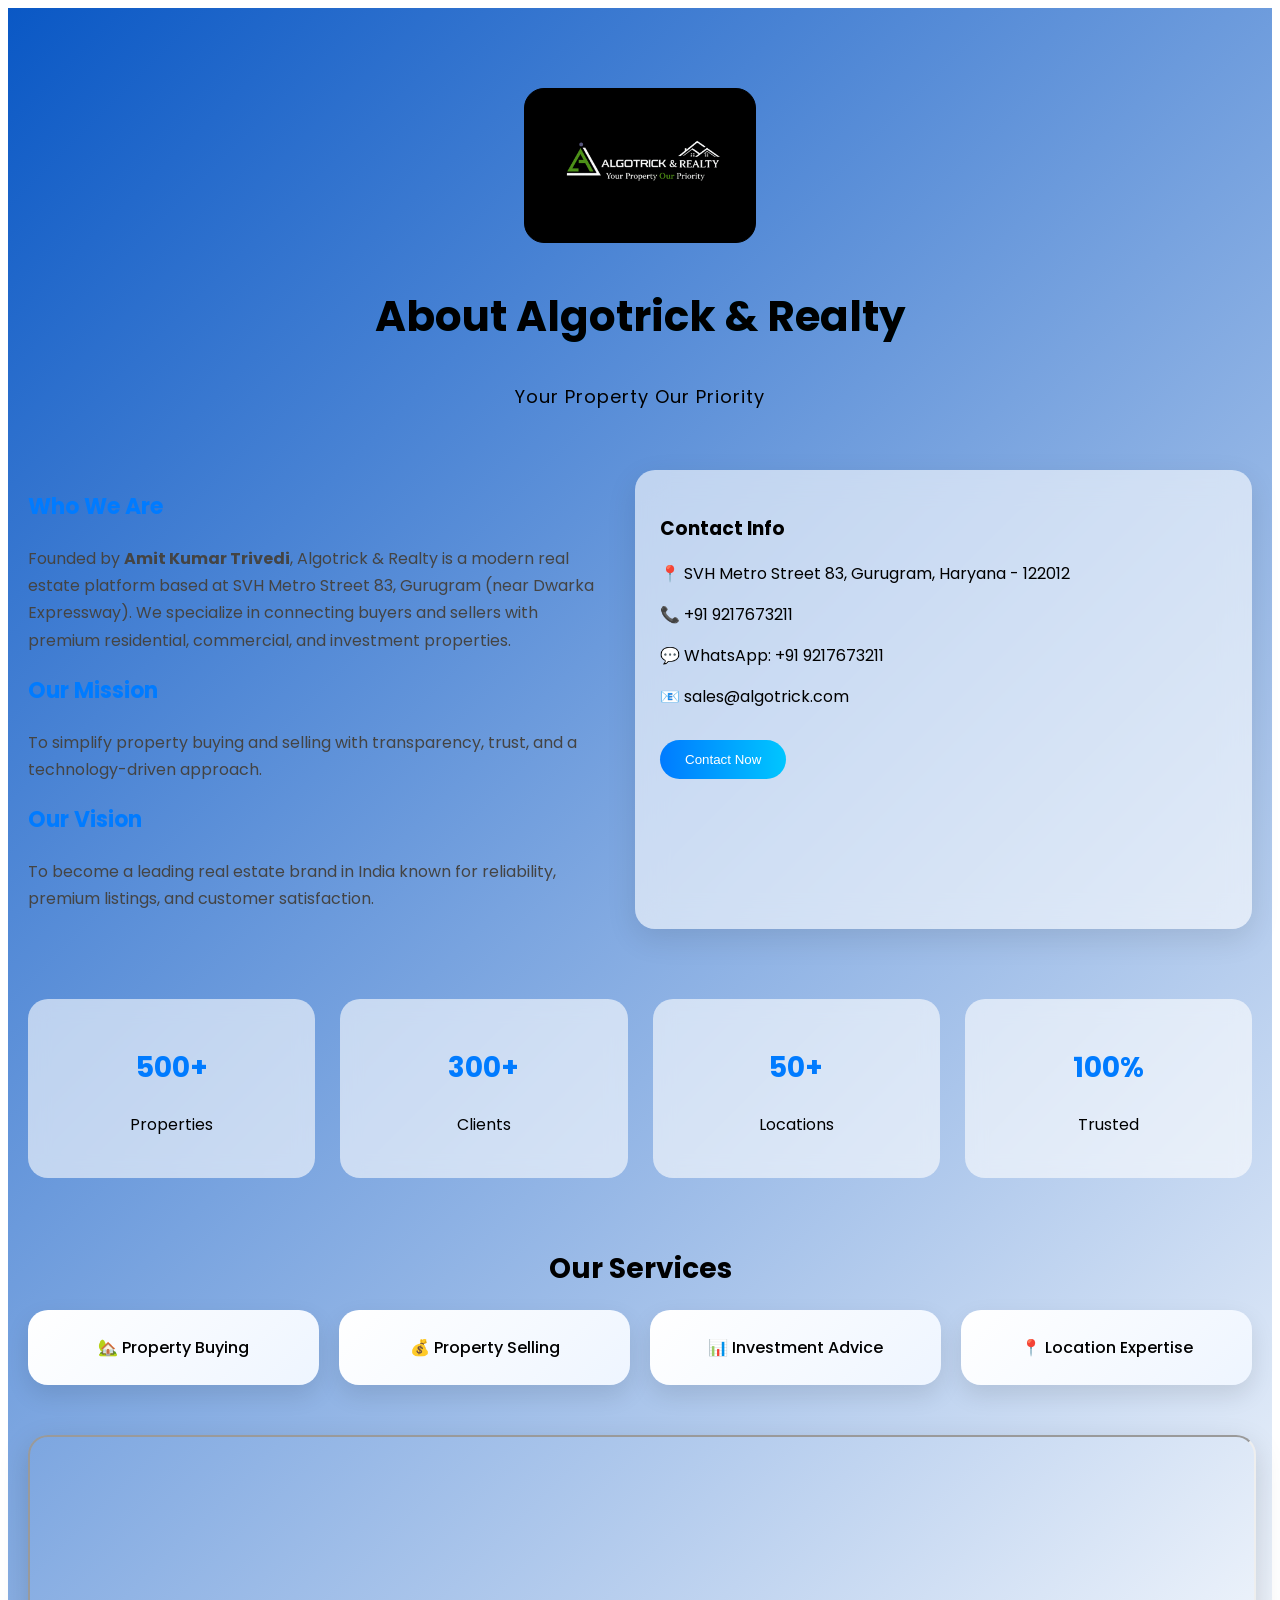
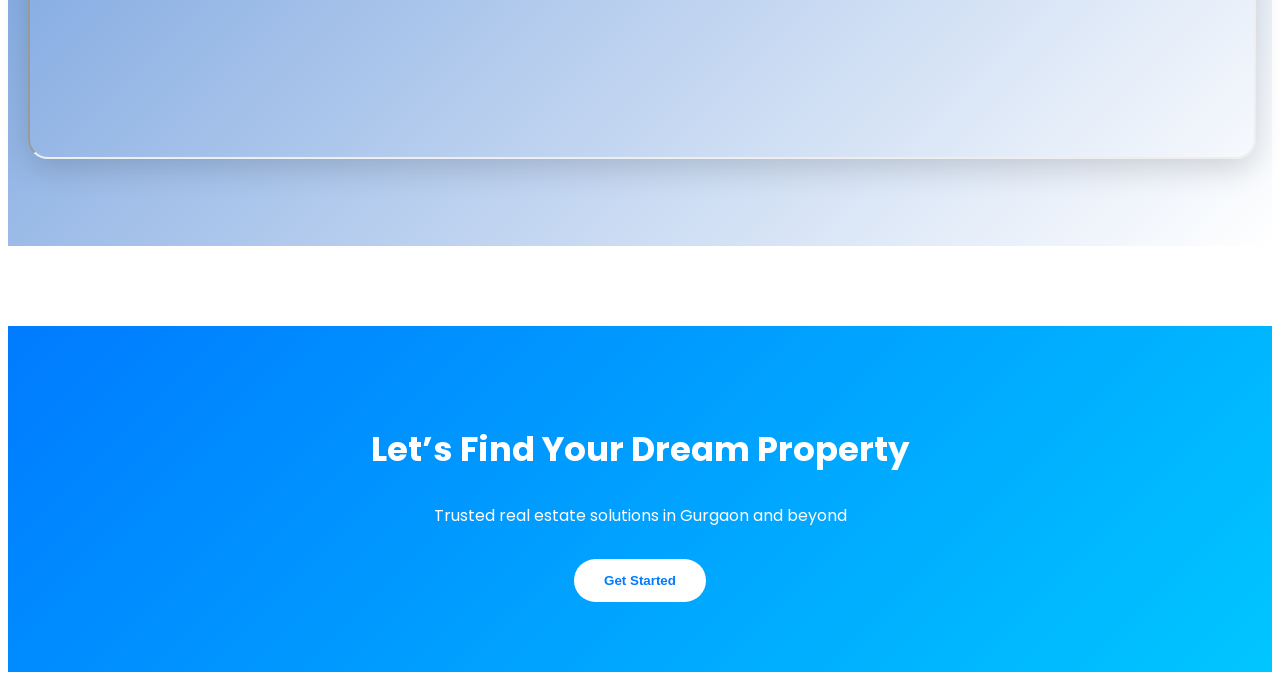
==== property/real-estate/About/index.html @ c0b810a5 "updated all" ====
<!DOCTYPE html>
<html lang="en">
<head>
    <meta charset="UTF-8">
    <meta name="viewport" content="width=device-width, initial-scale=1.0">
    <title>Document</title>
    <link rel="stylesheet" href="style.css">
    <link href="https://fonts.googleapis.com/css2?family=Poppins:wght@300;400;600;700&display=swap" rel="stylesheet">
</head>
<body>
    <section class="about-section">

  <!-- HEADER -->
  <div class="about-header">
    <img src="Algotrick & Realty l.png" class="about-logo">
    <h2>About Algotrick & Realty</h2>
    <p class="tagline">Your Property Our Priority</p>
  </div>

  <!-- MAIN GRID -->
  <div class="about-grid">

    <!-- LEFT CONTENT -->
    <div class="about-left">
      <h3>Who We Are</h3>
      <p>
        Founded by <strong>Amit Kumar Trivedi</strong>, Algotrick & Realty is a 
        modern real estate platform based at SVH Metro Street 83, Gurugram 
        (near Dwarka Expressway). We specialize in connecting buyers and sellers 
        with premium residential, commercial, and investment properties.
      </p>

      <h3>Our Mission</h3>
      <p>
        To simplify property buying and selling with transparency, trust, and 
        a technology-driven approach.
      </p>

      <h3>Our Vision</h3>
      <p>
        To become a leading real estate brand in India known for reliability, 
        premium listings, and customer satisfaction.
      </p>
    </div>

    <!-- RIGHT CONTACT -->
    <div class="about-right">
      <h3>Contact Info</h3>
      <p>📍 SVH Metro Street 83, Gurugram, Haryana - 122012</p>
      <p>📞 +91 9217673211</p>
      <p>💬 WhatsApp: +91 9217673211</p>
      <p>📧 sales@algotrick.com</p>

      <button onclick="contactNow()" class="about-btn">Contact Now</button>
    </div>

  </div>

  <!-- STATS -->
  <div class="about-stats">
    <div class="stat">
      <h2>500+</h2>
      <p>Properties</p>
    </div>
    <div class="stat">
      <h2>300+</h2>
      <p>Clients</p>
    </div>
    <div class="stat">
      <h2>50+</h2>
      <p>Locations</p>
    </div>
    <div class="stat">
      <h2>100%</h2>
      <p>Trusted</p>
    </div>
  </div>

  <!-- SERVICES -->
  <div class="about-services">
    <h3>Our Services</h3>

    <div class="services-grid">
      <div class="service-box">🏡 Property Buying</div>
      <div class="service-box">💰 Property Selling</div>
      <div class="service-box">📊 Investment Advice</div>
      <div class="service-box">📍 Location Expertise</div>
    </div>
  </div>

  <!-- MAP -->
  <div class="about-map">
    <iframe 
      src="https://maps.google.com/maps?q=svh%20metro%20street%2083%20gurugram&t=&z=13&ie=UTF8&iwloc=&output=embed"
      loading="lazy">
    </iframe>
  </div>

</section>

<!-- CTA FOOTER -->
<section class="about-footer">
  <h2>Let’s Find Your Dream Property</h2>
  <p>Trusted real estate solutions in Gurgaon and beyond</p>
  <button onclick="contactNow()">Get Started</button>
</section>

<script src="script.js"></script>
</body>
</html>
---- property/real-estate/About/style.css ----
body {
  font-family: 'Poppins', sans-serif;
}

/* SECTION */
.about-section {
  padding: 80px 20px;
  background: linear-gradient(135deg, #0a58c5, #ffffff);
}

/* HEADER */
.about-header {
  text-align: center;
  margin-bottom: 60px;
}

.about-logo {
  width: 230px;
  /* filter: hue-rotate(180deg) saturate(2); */
  transition: 0.3s;
  border: 1px solid black;
  border-radius: 20px;
  background: black;
}

.about-logo:hover {
  transform: scale(1.05);
}

.about-header h2 {
  font-size: 42px;
  font-weight: 700;
  background: linear-gradient(90deg, #007bff, #00c6ff);
  -webkit-background-clip: text;
  -webkit-text-fill-color: black;

}

.tagline {
  font-size: 18px;
  color: black;
  letter-spacing: 1px;
}

/* GRID */
.about-grid {
  display: flex;
  gap: 40px;
  flex-wrap: wrap;
}

.about-left {
  flex: 1;
}

.about-left h3 {
  font-size: 22px;
  margin-top: 20px;
  color: #007bff;
}

.about-left p {
  line-height: 1.7;
  color: #444;
}

/* RIGHT CARD */
.about-right {
  flex: 1;
  padding: 25px;
  border-radius: 20px;
  background: rgba(255,255,255,0.6);
  backdrop-filter: blur(15px);
  box-shadow: 0 10px 30px rgba(0,0,0,0.1);
  transition: 0.3s;
}

.about-right:hover {
  transform: translateY(-8px);
}

.about-btn {
  margin-top: 15px;
  padding: 12px 25px;
  background: linear-gradient(90deg, #007bff, #00c6ff);
  color: white;
  border: none;
  border-radius: 25px;
  cursor: pointer;
  transition: 0.3s;
}

.about-btn:hover {
  transform: scale(1.05);
}

/* STATS */
.about-stats {
  margin-top: 70px;
  display: grid;
  grid-template-columns: repeat(auto-fit, minmax(180px, 1fr));
  gap: 25px;
}

.stat {
  text-align: center;
  padding: 25px;
  border-radius: 20px;
  background: rgba(255,255,255,0.6);
  backdrop-filter: blur(10px);
  transition: 0.3s;
}

.stat:hover {
  transform: translateY(-10px);
}

.stat h2 {
  font-size: 28px;
  color: #007bff;
}

/* SERVICES */
.about-services {
  margin-top: 70px;
  text-align: center;
}

.about-services h3 {
  font-size: 28px;
  margin-bottom: 20px;
}

.services-grid {
  display: grid;
  gap: 20px;
  grid-template-columns: repeat(auto-fit, minmax(220px, 1fr));
}

.service-box {
  padding: 25px;
  border-radius: 20px;
  background: linear-gradient(135deg, #ffffff, #eef5ff);
  box-shadow: 0 10px 25px rgba(0,0,0,0.1);
  transition: 0.3s;
  font-weight: 500;
}

.service-box:hover {
  transform: translateY(-10px) scale(1.02);
}

/* MAP */
.about-map iframe {
  width: 100%;
  height: 320px;
  margin-top: 50px;
  border-radius: 20px;
  box-shadow: 0 10px 30px rgba(0,0,0,0.15);
}

/* FOOTER */
.about-footer {
  margin-top: 80px;
  padding: 70px 20px;
  text-align: center;
  background: linear-gradient(135deg, #007bff, #00c6ff);
  color: white;
}

.about-footer h2 {
  font-size: 34px;
}

.about-footer button {
  margin-top: 15px;
  padding: 14px 30px;
  border-radius: 30px;
  border: none;
  background: white;
  color: #007bff;
  font-weight: bold;
  cursor: pointer;
  transition: 0.3s;
}

.about-footer button:hover {
  transform: scale(1.05);
}



/* MOBILE (max-width: 768px) */
@media (max-width: 768px) {

  h1, h2 {
    font-size: 24px !important;
  }

  p {
    font-size: 14px;
  }

  .about-grid,
  .about-content,
  .sell-form,
  .filters {
    flex-direction: column !important;
  }

  .property-container,
  .extra-container {
    grid-template-columns: 1fr !important;
  }

  .card img {
    height: 180px;
  }

  .buy-logo,
  .about-logo,
  .sell-logo {
    width: 160px;
  }

  .about-header h2 {
    font-size: 26px;
  }

  .about-footer h2 {
    font-size: 24px;
  }
}

/* SMALL MOBILE */
@media (max-width: 480px) {

  .buy-section,
  .about-section,
  .sell-section {
    padding: 40px 15px;
  }

  .card-content {
    padding: 10px;
  }

  .buy-btn,
  .contact-btn {
    padding: 10px 15px;
    font-size: 14px;
  }
}
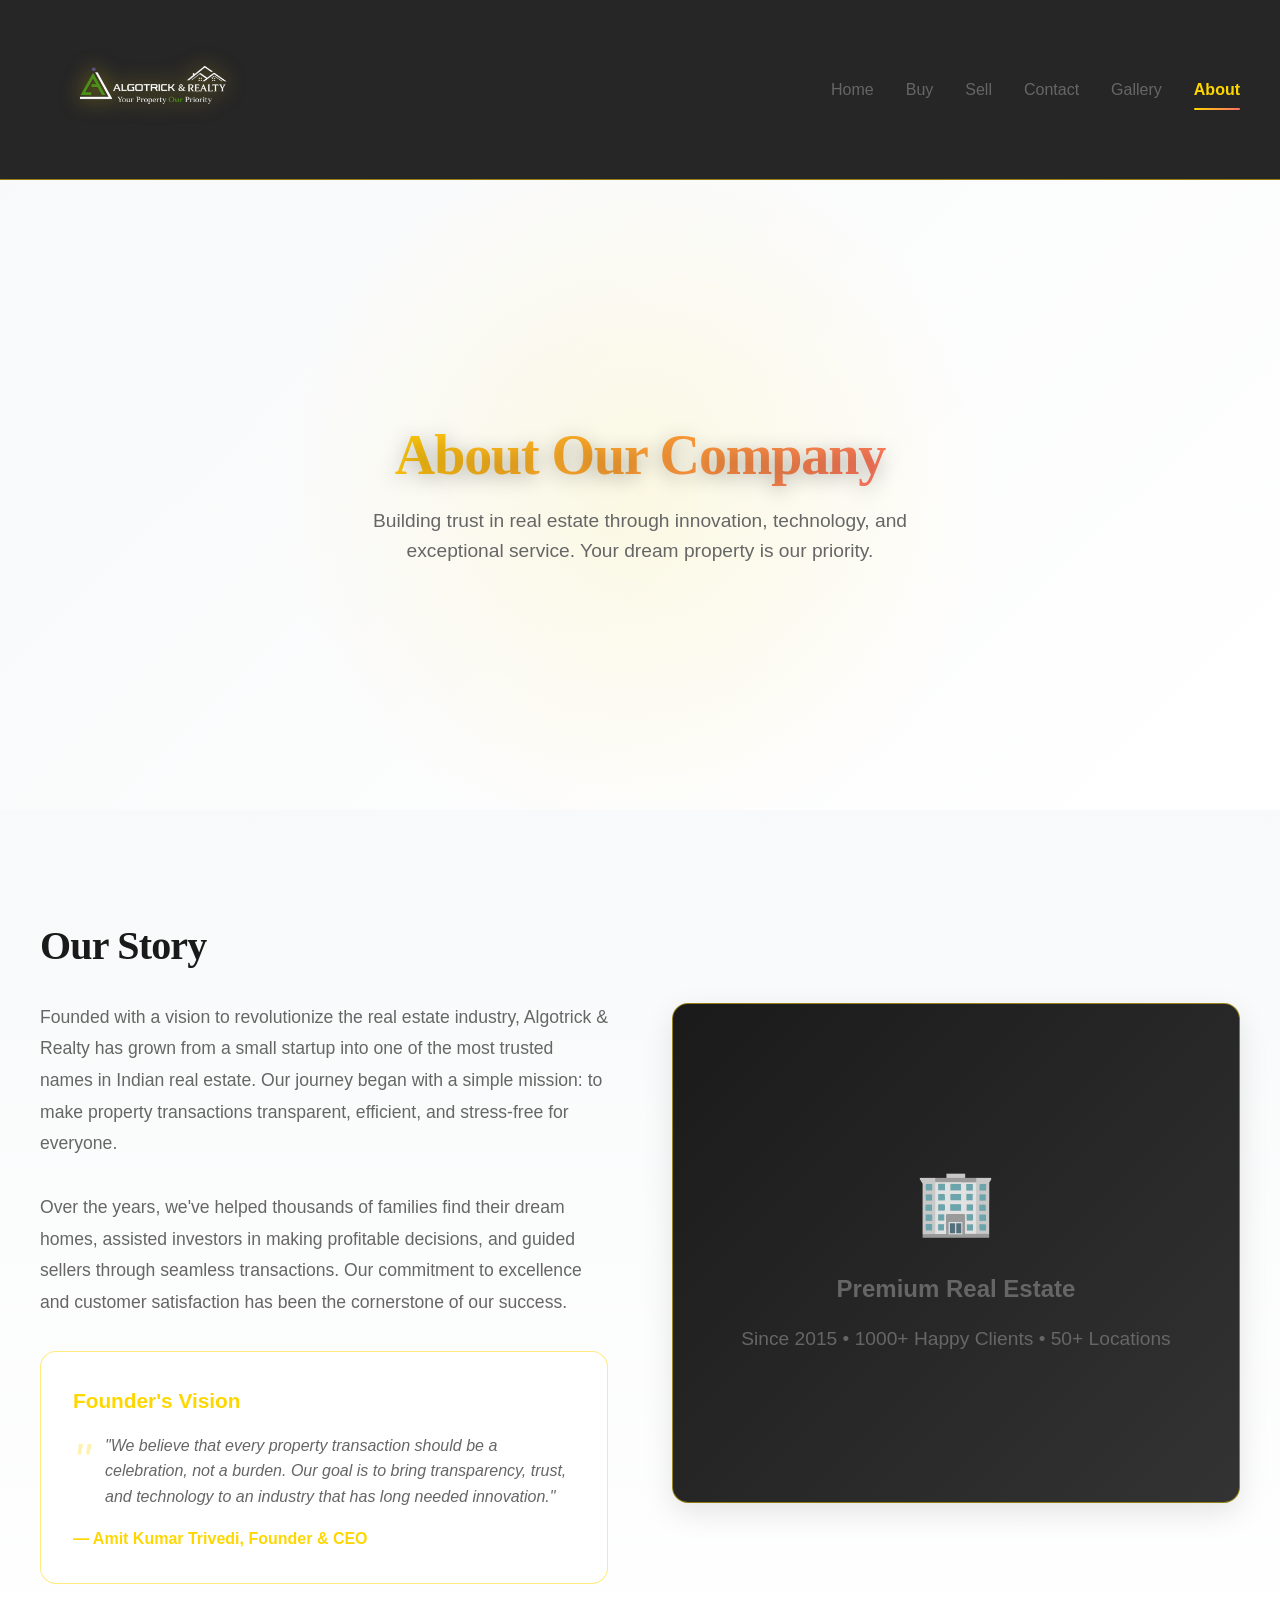
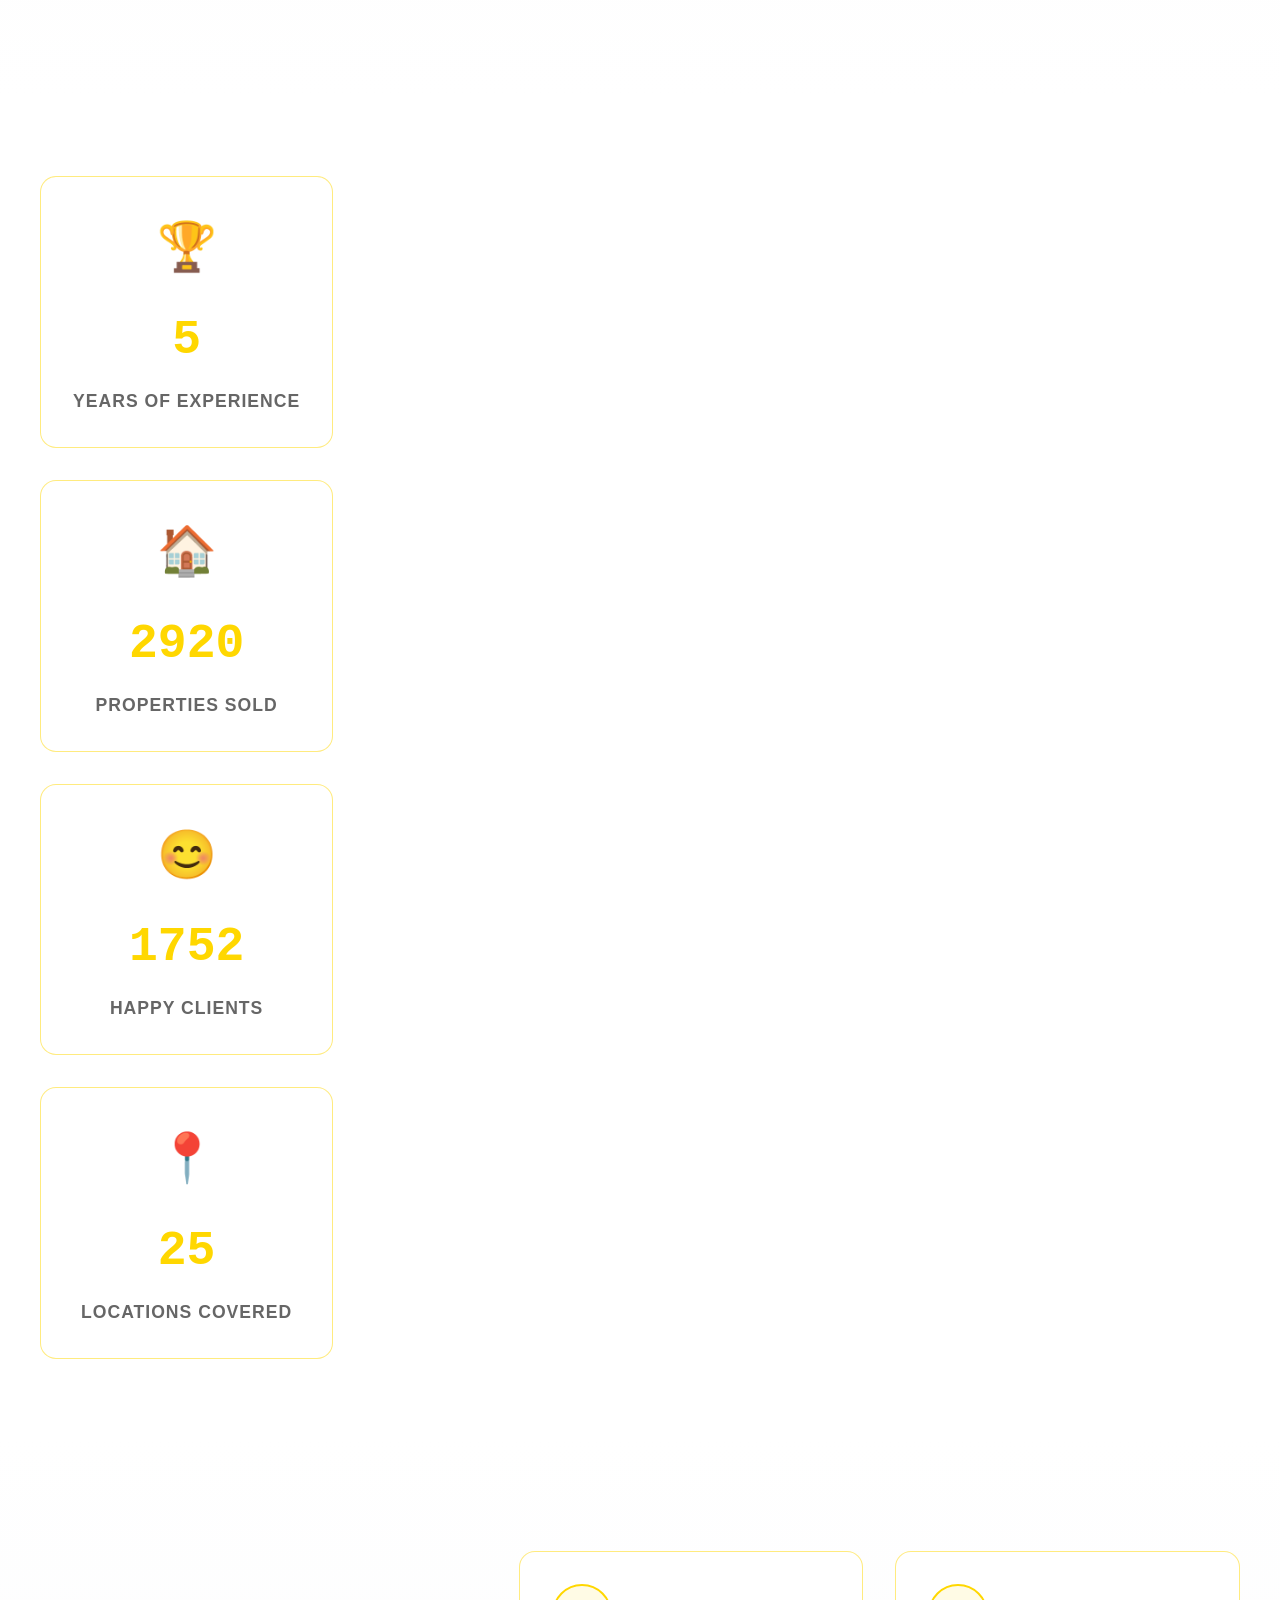
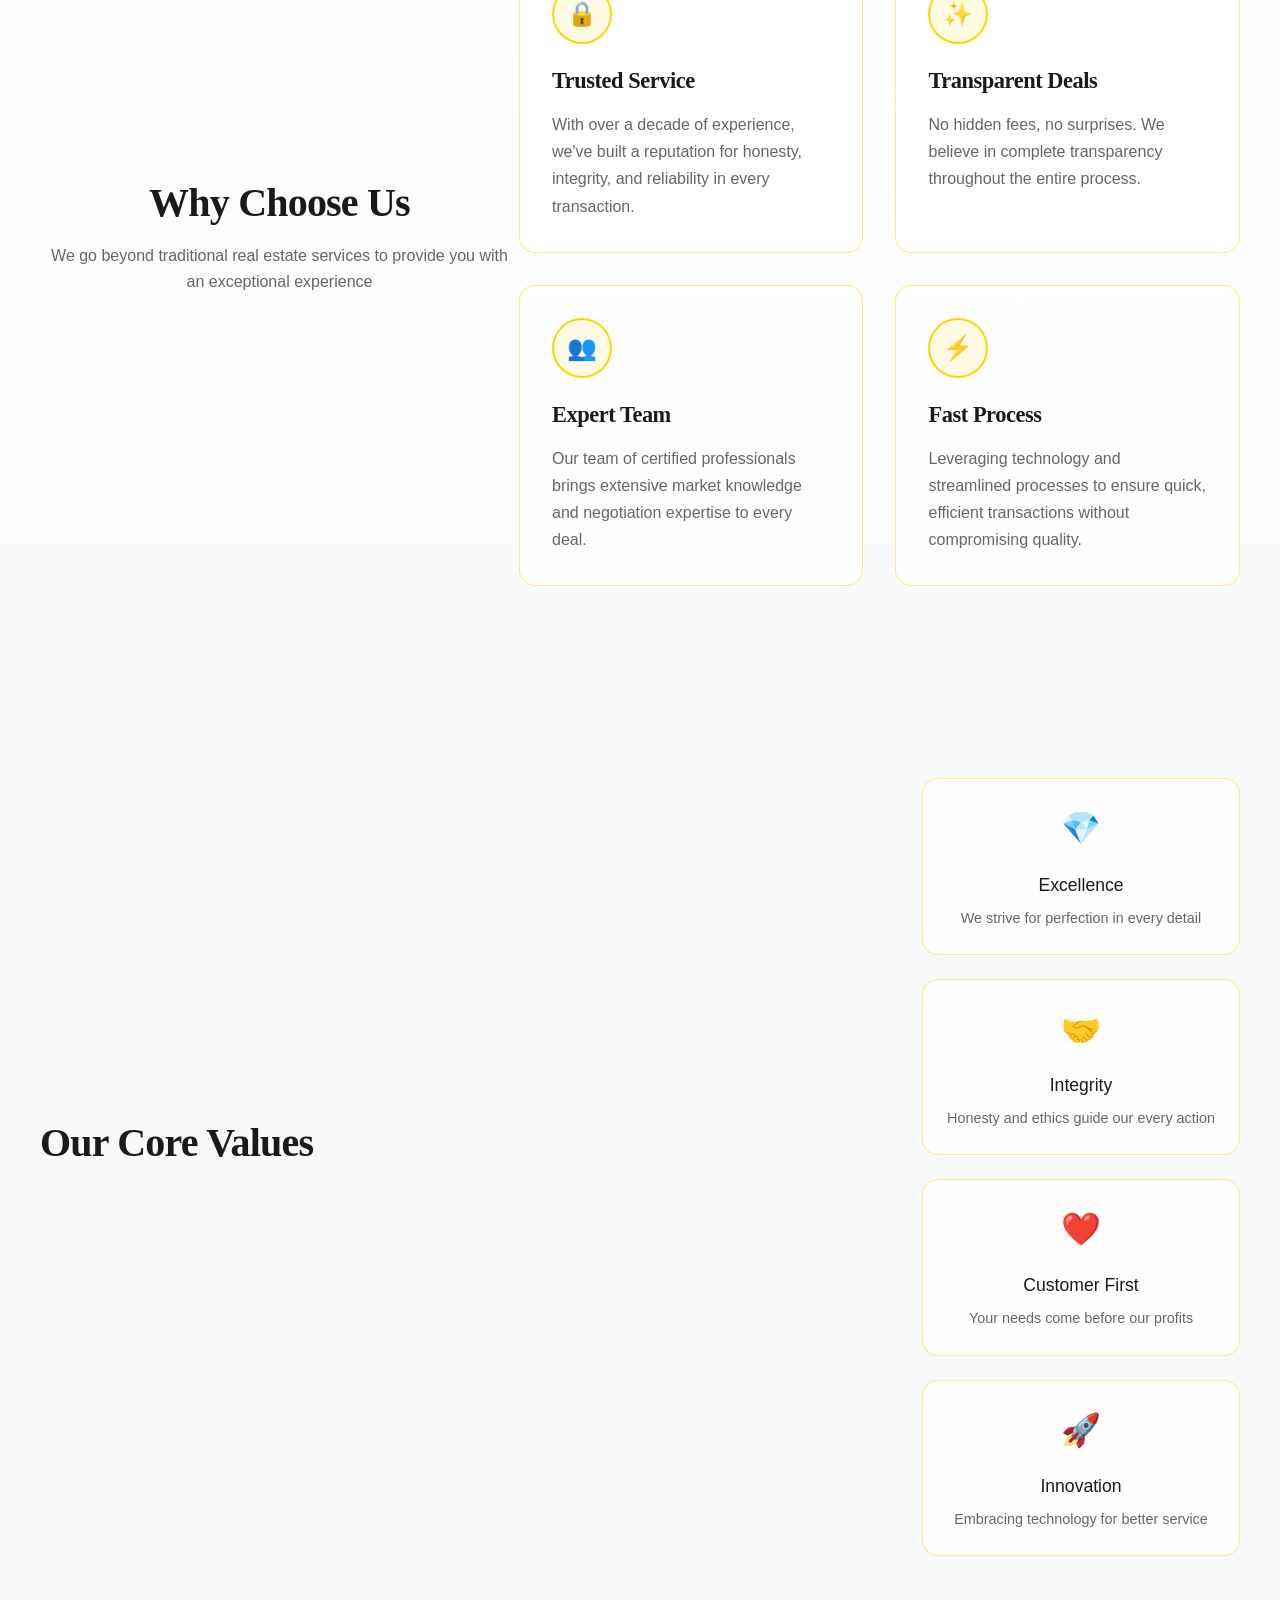
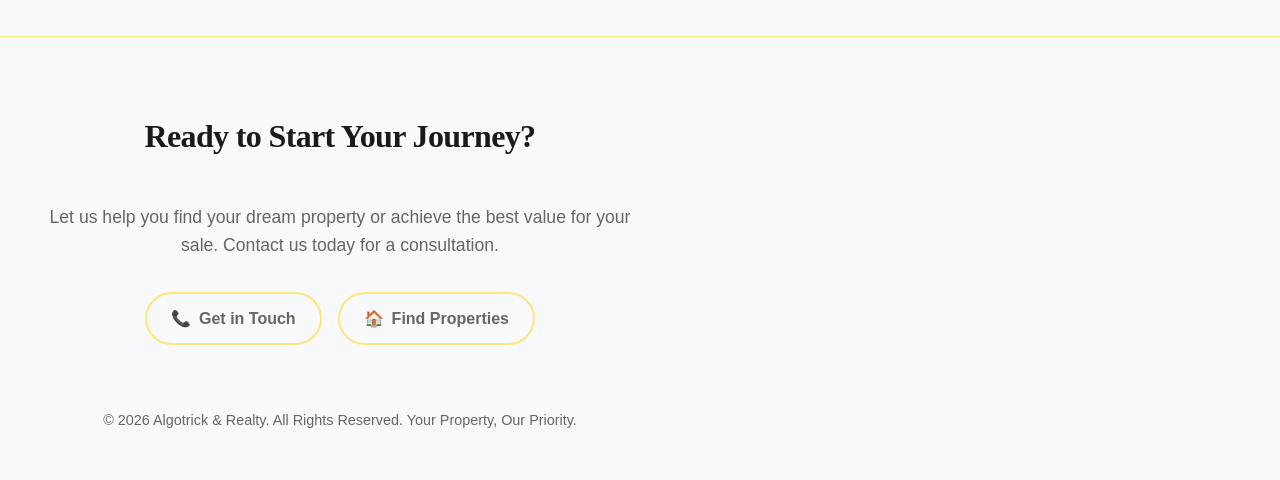
==== commit 0591cec4: "updated all" ====
--- a/property/real-estate/About/index.html
+++ b/property/real-estate/About/index.html
@@ -3,108 +3,926 @@
 <head>
     <meta charset="UTF-8">
     <meta name="viewport" content="width=device-width, initial-scale=1.0">
-    <title>Document</title>
-    <link rel="stylesheet" href="style.css">
-    <link href="https://fonts.googleapis.com/css2?family=Poppins:wght@300;400;600;700&display=swap" rel="stylesheet">
+    <title>About Algotrick & Realty | Premium Real Estate</title>
+    
+    <!-- CSS Variables for Theme -->
+    <style>
+        :root {
+            --primary-color: #ffd700;
+            --primary-gradient: linear-gradient(135deg, #ffd700, #ff6b6b);
+            --secondary-color: #ff6b6b;
+            --text-primary: #ffffff;
+            --text-secondary: #b0b0b0;
+            --text-dark: #1a1a1a;
+            --bg-dark: #0f0f0f;
+            --bg-darker: #0a0a0a;
+            --bg-card: rgba(255, 255, 255, 0.05);
+            --bg-card-hover: rgba(255, 215, 0, 0.1);
+            --border-color: rgba(255, 215, 0, 0.3);
+            --shadow-glow: 0 0 20px rgba(255, 215, 0, 0.3);
+            --shadow-deep: 0 10px 30px rgba(0, 0, 0, 0.5);
+            --transition-speed: 0.3s;
+            --border-radius: 16px;
+        }
+
+        /* Dark mode overrides */
+        @media (prefers-color-scheme: dark) {
+            :root {
+                --text-primary: #ffffff;
+                --text-secondary: #b0b0b0;
+                --text-dark: #1a1a1a;
+                --bg-dark: #0f0f0f;
+                --bg-darker: #0a0a0a;
+                --bg-card: rgba(255, 255, 255, 0.05);
+                --bg-card-hover: rgba(255, 215, 0, 0.1);
+                --border-color: rgba(255, 215, 0, 0.3);
+            }
+        }
+
+        /* Light mode overrides */
+        @media (prefers-color-scheme: light) {
+            :root {
+                --text-primary: #1a1a1a;
+                --text-secondary: #666666;
+                --text-dark: #1a1a1a;
+                --bg-dark: #f8f9fa;
+                --bg-darker: #ffffff;
+                --bg-card: rgba(255, 255, 255, 0.8);
+                --bg-card-hover: rgba(255, 215, 0, 0.1);
+                --border-color: rgba(255, 215, 0, 0.5);
+                --shadow-deep: 0 10px 30px rgba(0, 0, 0, 0.1);
+            }
+        }
+
+        /* Reset and Base Styles */
+        * {
+            margin: 0;
+            padding: 0;
+            box-sizing: border-box;
+        }
+
+        html {
+            scroll-behavior: smooth;
+        }
+
+        body {
+            font-family: 'Inter', -apple-system, BlinkMacSystemFont, 'Segoe UI', Roboto, sans-serif;
+            background: var(--bg-dark);
+            color: var(--text-primary);
+            line-height: 1.6;
+            overflow-x: hidden;
+        }
+
+        .container {
+            max-width: 1200px;
+            margin: 0 auto;
+            padding: 0 24px;
+        }
+
+        /* Typography */
+        h1, h2, h3, h4, h5, h6 {
+            font-family: 'Playfair Display', Georgia, serif;
+            font-weight: 700;
+            line-height: 1.2;
+            letter-spacing: -0.02em;
+        }
+
+        h1 {
+            font-size: 3.5rem;
+            background: var(--primary-gradient);
+            -webkit-background-clip: text;
+            -webkit-text-fill-color: transparent;
+            background-clip: text;
+        }
+
+        h2 {
+            font-size: 2.5rem;
+            color: var(--text-primary);
+        }
+
+        h3 {
+            font-size: 1.8rem;
+            color: var(--text-primary);
+        }
+
+        p {
+            font-size: 1rem;
+            color: var(--text-secondary);
+            font-weight: 400;
+        }
+
+        /* Navigation Header */
+        .about-header {
+            position: sticky;
+            top: 0;
+            z-index: 1000;
+            background: rgba(15, 15, 15, 0.9);
+            backdrop-filter: blur(10px);
+            border-bottom: 1px solid var(--border-color);
+            transition: all var(--transition-speed) ease;
+        }
+
+        .about-header.scrolled {
+            background: rgba(15, 15, 15, 0.95);
+            box-shadow: var(--shadow-deep);
+        }
+
+        .container {
+            display: flex;
+            align-items: center;
+            justify-content: space-between;
+            padding: 1rem 0;
+        }
+
+        .logo {
+            display: flex;
+            align-items: center;
+            gap: 1rem;
+        }
+
+        .logo-image {
+            width: 220px;
+            height: auto;
+            object-fit: contain;
+            filter: drop-shadow(0 0 10px rgba(255, 215, 0, 0.5));
+        }
+
+        .about-nav {
+            display: flex;
+            gap: 2rem;
+            align-items: center;
+        }
+
+        .about-nav a {
+            color: var(--text-secondary);
+            text-decoration: none;
+            font-weight: 500;
+            font-size: 1rem;
+            position: relative;
+            transition: all var(--transition-speed) ease;
+            padding: 0.5rem 0;
+        }
+
+        .about-nav a:hover {
+            color: var(--primary-color);
+            transform: translateY(-2px);
+        }
+
+        .about-nav a.active {
+            color: var(--primary-color);
+            font-weight: 600;
+        }
+
+        .about-nav a.active::after {
+            content: '';
+            position: absolute;
+            bottom: 0;
+            left: 0;
+            width: 100%;
+            height: 2px;
+            background: var(--primary-gradient);
+            border-radius: 2px;
+        }
+
+        /* Hero Section */
+        .about-hero {
+            min-height: 70vh;
+            display: flex;
+            align-items: center;
+            justify-content: center;
+            text-align: center;
+            position: relative;
+            overflow: hidden;
+            background: linear-gradient(135deg, var(--bg-dark), var(--bg-darker));
+        }
+
+        .about-hero::before {
+            content: '';
+            position: absolute;
+            top: 0;
+            left: 0;
+            right: 0;
+            bottom: 0;
+            background: radial-gradient(circle at center, rgba(255, 215, 0, 0.1) 0%, transparent 50%);
+            z-index: 1;
+        }
+
+        .hero-content {
+            position: relative;
+            z-index: 2;
+            max-width: 800px;
+        }
+
+        .hero-title {
+            margin-bottom: 1rem;
+            text-shadow: 0 4px 20px rgba(0, 0, 0, 0.3);
+        }
+
+        .hero-subtitle {
+            font-size: 1.2rem;
+            color: var(--text-secondary);
+            max-width: 600px;
+            margin: 0 auto;
+        }
+
+        /* Story Section */
+        .about-story {
+            padding: 6rem 0;
+            background: linear-gradient(to bottom, var(--bg-dark), var(--bg-darker));
+        }
+
+        .story-container {
+            display: grid;
+            grid-template-columns: 1fr 1fr;
+            gap: 4rem;
+            align-items: center;
+        }
+
+        .story-content {
+            display: flex;
+            flex-direction: column;
+            gap: 2rem;
+        }
+
+        .story-text {
+            font-size: 1.1rem;
+            line-height: 1.8;
+            color: var(--text-secondary);
+        }
+
+        .founder-section {
+            background: var(--bg-card);
+            border: 1px solid var(--border-color);
+            border-radius: var(--border-radius);
+            padding: 2rem;
+            transition: all var(--transition-speed) ease;
+        }
+
+        .founder-section:hover {
+            transform: translateY(-5px);
+            box-shadow: var(--shadow-glow), var(--shadow-deep);
+            border-color: rgba(255, 215, 0, 0.5);
+        }
+
+        .founder-title {
+            font-size: 1.3rem;
+            color: var(--primary-color);
+            margin-bottom: 1rem;
+            font-weight: 600;
+        }
+
+        .founder-quote {
+            font-style: italic;
+            color: var(--text-secondary);
+            line-height: 1.6;
+            position: relative;
+            padding-left: 2rem;
+        }
+
+        .founder-quote::before {
+            content: '"';
+            position: absolute;
+            left: 0;
+            top: -10px;
+            font-size: 3rem;
+            color: var(--primary-color);
+            opacity: 0.3;
+        }
+
+        .story-image {
+            position: relative;
+            border-radius: var(--border-radius);
+            overflow: hidden;
+            box-shadow: var(--shadow-deep);
+            height: 500px;
+            background: linear-gradient(135deg, #1a1a1a, #333333);
+            display: flex;
+            align-items: center;
+            justify-content: center;
+            color: var(--text-secondary);
+            font-size: 1.2rem;
+            border: 1px solid var(--border-color);
+        }
+
+        /* Stats Section */
+        .about-stats {
+            padding: 4rem 0;
+            background: var(--bg-darker);
+        }
+
+        .stats-grid {
+            display: grid;
+            grid-template-columns: repeat(auto-fit, minmax(250px, 1fr));
+            gap: 2rem;
+        }
+
+        .stat-card {
+            background: var(--bg-card);
+            border: 1px solid var(--border-color);
+            border-radius: var(--border-radius);
+            padding: 2rem;
+            text-align: center;
+            transition: all var(--transition-speed) ease;
+            position: relative;
+            overflow: hidden;
+        }
+
+        .stat-card:hover {
+            transform: translateY(-10px);
+            box-shadow: var(--shadow-glow), var(--shadow-deep);
+            border-color: rgba(255, 215, 0, 0.5);
+            background: var(--bg-card-hover);
+        }
+
+        .stat-icon {
+            font-size: 3rem;
+            color: var(--primary-color);
+            margin-bottom: 1rem;
+            display: block;
+        }
+
+        .stat-number {
+            font-size: 3rem;
+            font-weight: 800;
+            color: var(--primary-color);
+            margin-bottom: 0.5rem;
+            font-family: 'Space Grotesk', monospace;
+        }
+
+        .stat-label {
+            font-size: 1.1rem;
+            color: var(--text-secondary);
+            font-weight: 600;
+            text-transform: uppercase;
+            letter-spacing: 1px;
+        }
+
+        /* Why Choose Us Section */
+        .why-choose {
+            padding: 6rem 0;
+            background: linear-gradient(to bottom, var(--bg-darker), var(--bg-dark));
+        }
+
+        .why-grid {
+            display: grid;
+            grid-template-columns: repeat(auto-fit, minmax(280px, 1fr));
+            gap: 2rem;
+        }
+
+        .why-card {
+            background: var(--bg-card);
+            border: 1px solid var(--border-color);
+            border-radius: var(--border-radius);
+            padding: 2rem;
+            transition: all var(--transition-speed) ease;
+            position: relative;
+            overflow: hidden;
+        }
+
+        .why-card:hover {
+            transform: translateY(-10px);
+            box-shadow: var(--shadow-glow), var(--shadow-deep);
+            border-color: rgba(255, 215, 0, 0.5);
+            background: var(--bg-card-hover);
+        }
+
+        .why-icon {
+            width: 60px;
+            height: 60px;
+            background: rgba(255, 215, 0, 0.1);
+            border: 2px solid var(--primary-color);
+            border-radius: 50%;
+            display: flex;
+            align-items: center;
+            justify-content: center;
+            margin-bottom: 1.5rem;
+            color: var(--primary-color);
+            font-size: 1.5rem;
+            transition: all var(--transition-speed) ease;
+        }
+
+        .why-card:hover .why-icon {
+            transform: scale(1.1) rotate(5deg);
+            background: rgba(255, 215, 0, 0.2);
+        }
+
+        .why-title {
+            font-size: 1.4rem;
+            margin-bottom: 1rem;
+            color: var(--text-primary);
+        }
+
+        .why-text {
+            color: var(--text-secondary);
+            line-height: 1.7;
+        }
+
+        /* Values Section */
+        .about-values {
+            padding: 4rem 0;
+            background: var(--bg-dark);
+        }
+
+        .values-grid {
+            display: grid;
+            grid-template-columns: repeat(auto-fit, minmax(200px, 1fr));
+            gap: 1.5rem;
+        }
+
+        .value-item {
+            background: var(--bg-card);
+            border: 1px solid var(--border-color);
+            border-radius: var(--border-radius);
+            padding: 1.5rem;
+            text-align: center;
+            transition: all var(--transition-speed) ease;
+        }
+
+        .value-item:hover {
+            transform: translateY(-5px);
+            box-shadow: var(--shadow-glow), var(--shadow-deep);
+            border-color: rgba(255, 215, 0, 0.5);
+        }
+
+        .value-icon {
+            font-size: 2rem;
+            color: var(--primary-color);
+            margin-bottom: 1rem;
+            display: block;
+        }
+
+        .value-title {
+            font-size: 1.1rem;
+            color: var(--text-primary);
+            margin-bottom: 0.5rem;
+        }
+
+        .value-text {
+            font-size: 0.9rem;
+            color: var(--text-secondary);
+        }
+
+        /* Footer */
+        .about-footer {
+            background: var(--bg-dark);
+            border-top: 1px solid var(--border-color);
+            padding: 4rem 0 2rem;
+        }
+
+        .footer-content {
+            display: flex;
+            flex-direction: column;
+            align-items: center;
+            text-align: center;
+            gap: 2rem;
+        }
+
+        .footer-title {
+            font-size: 2rem;
+            margin-bottom: 1rem;
+        }
+
+        .footer-text {
+            max-width: 600px;
+            color: var(--text-secondary);
+            font-size: 1.1rem;
+        }
+
+        .footer-cta {
+            display: flex;
+            gap: 1rem;
+            flex-wrap: wrap;
+            justify-content: center;
+        }
+
+        .cta-btn {
+            display: flex;
+            align-items: center;
+            gap: 0.5rem;
+            background: transparent;
+            border: 2px solid var(--border-color);
+            color: var(--text-secondary);
+            padding: 0.75rem 1.5rem;
+            border-radius: 50px;
+            font-weight: 600;
+            text-decoration: none;
+            transition: all var(--transition-speed) ease;
+        }
+
+        .cta-btn:hover {
+            color: var(--primary-color);
+            border-color: var(--primary-color);
+            transform: translateY(-2px);
+            box-shadow: var(--shadow-glow);
+        }
+
+        .copyright {
+            color: var(--text-secondary);
+            font-size: 0.9rem;
+            margin-top: 2rem;
+        }
+
+        /* Responsive Design */
+        @media (max-width: 768px) {
+            h1 {
+                font-size: 2.5rem;
+            }
+            
+            h2 {
+                font-size: 2rem;
+            }
+
+            .story-container {
+                grid-template-columns: 1fr;
+                gap: 2rem;
+            }
+
+            .story-image {
+                height: 300px;
+            }
+
+            .stats-grid {
+                grid-template-columns: repeat(2, 1fr);
+            }
+
+            .why-grid {
+                grid-template-columns: 1fr;
+            }
+        }
+
+        @media (max-width: 480px) {
+            .stats-grid {
+                grid-template-columns: 1fr;
+            }
+
+            .stats-grid .stat-card {
+                text-align: left;
+            }
+
+            .stat-number {
+                font-size: 2.5rem;
+            }
+        }
+
+        /* Animation Classes */
+        @keyframes fadeInUp {
+            from {
+                opacity: 0;
+                transform: translateY(30px);
+            }
+            to {
+                opacity: 1;
+                transform: translateY(0);
+            }
+        }
+
+        @keyframes fadeInLeft {
+            from {
+                opacity: 0;
+                transform: translateX(-30px);
+            }
+            to {
+                opacity: 1;
+                transform: translateX(0);
+            }
+        }
+
+        @keyframes fadeInRight {
+            from {
+                opacity: 0;
+                transform: translateX(30px);
+            }
+            to {
+                opacity: 1;
+                transform: translateX(0);
+            }
+        }
+
+        .animate-in {
+            animation: fadeInUp 0.8s ease-out;
+        }
+
+        .animate-left {
+            animation: fadeInLeft 0.8s ease-out;
+        }
+
+        .animate-right {
+            animation: fadeInRight 0.8s ease-out;
+        }
+
+        /* Scrollbar Customization */
+        ::-webkit-scrollbar {
+            width: 8px;
+        }
+
+        ::-webkit-scrollbar-track {
+            background: var(--bg-darker);
+        }
+
+        ::-webkit-scrollbar-thumb {
+            background: var(--primary-color);
+            border-radius: 4px;
+        }
+
+        ::-webkit-scrollbar-thumb:hover {
+            background: #ffd700;
+        }
+    </style>
 </head>
 <body>
-    <section class="about-section">
-
-  <!-- HEADER -->
-  <div class="about-header">
-    <img src="Algotrick & Realty l.png" class="about-logo">
-    <h2>About Algotrick & Realty</h2>
-    <p class="tagline">Your Property Our Priority</p>
-  </div>
-
-  <!-- MAIN GRID -->
-  <div class="about-grid">
-
-    <!-- LEFT CONTENT -->
-    <div class="about-left">
-      <h3>Who We Are</h3>
-      <p>
-        Founded by <strong>Amit Kumar Trivedi</strong>, Algotrick & Realty is a 
-        modern real estate platform based at SVH Metro Street 83, Gurugram 
-        (near Dwarka Expressway). We specialize in connecting buyers and sellers 
-        with premium residential, commercial, and investment properties.
-      </p>
-
-      <h3>Our Mission</h3>
-      <p>
-        To simplify property buying and selling with transparency, trust, and 
-        a technology-driven approach.
-      </p>
-
-      <h3>Our Vision</h3>
-      <p>
-        To become a leading real estate brand in India known for reliability, 
-        premium listings, and customer satisfaction.
-      </p>
-    </div>
-
-    <!-- RIGHT CONTACT -->
-    <div class="about-right">
-      <h3>Contact Info</h3>
-      <p>📍 SVH Metro Street 83, Gurugram, Haryana - 122012</p>
-      <p>📞 +91 9217673211</p>
-      <p>💬 WhatsApp: +91 9217673211</p>
-      <p>📧 sales@algotrick.com</p>
-
-      <button onclick="contactNow()" class="about-btn">Contact Now</button>
-    </div>
-
-  </div>
-
-  <!-- STATS -->
-  <div class="about-stats">
-    <div class="stat">
-      <h2>500+</h2>
-      <p>Properties</p>
-    </div>
-    <div class="stat">
-      <h2>300+</h2>
-      <p>Clients</p>
-    </div>
-    <div class="stat">
-      <h2>50+</h2>
-      <p>Locations</p>
-    </div>
-    <div class="stat">
-      <h2>100%</h2>
-      <p>Trusted</p>
-    </div>
-  </div>
-
-  <!-- SERVICES -->
-  <div class="about-services">
-    <h3>Our Services</h3>
-
-    <div class="services-grid">
-      <div class="service-box">🏡 Property Buying</div>
-      <div class="service-box">💰 Property Selling</div>
-      <div class="service-box">📊 Investment Advice</div>
-      <div class="service-box">📍 Location Expertise</div>
-    </div>
-  </div>
-
-  <!-- MAP -->
-  <div class="about-map">
-    <iframe 
-      src="https://maps.google.com/maps?q=svh%20metro%20street%2083%20gurugram&t=&z=13&ie=UTF8&iwloc=&output=embed"
-      loading="lazy">
-    </iframe>
-  </div>
-
-</section>
-
-<!-- CTA FOOTER -->
-<section class="about-footer">
-  <h2>Let’s Find Your Dream Property</h2>
-  <p>Trusted real estate solutions in Gurgaon and beyond</p>
-  <button onclick="contactNow()">Get Started</button>
-</section>
-
-<script src="script.js"></script>
+    <!-- Navigation Header -->
+    <header class="about-header">
+        <div class="container">
+            <a href="../index.html" class="logo">
+                <img src="Algotrick & Realty l.png" alt="Algotrick & Realty Logo" class="logo-image">
+            </a>
+
+            <nav class="about-nav">
+                <a href="../index.html">Home</a>
+                <a href="../buy/index.html">Buy</a>
+                <a href="../sell/index.html">Sell</a>
+                <a href="../contact/index.html">Contact</a>
+                <a href="../Gallery/index.html">Gallery</a>
+                <a href="#" class="active">About</a>
+            </nav>
+        </div>
+    </header>
+
+    <!-- Hero Section -->
+    <section class="about-hero">
+        <div class="hero-content">
+            <h1 class="hero-title animate-in">About Our Company</h1>
+            <p class="hero-subtitle animate-in">
+                Building trust in real estate through innovation, technology, and exceptional service. 
+                Your dream property is our priority.
+            </p>
+        </div>
+    </section>
+
+    <!-- Story Section -->
+    <section class="about-story">
+        <div class="container">
+            <div class="story-container">
+                <div class="story-content animate-left">
+                    <h2>Our Story</h2>
+                    <p class="story-text">
+                        Founded with a vision to revolutionize the real estate industry, Algotrick & Realty 
+                        has grown from a small startup into one of the most trusted names in Indian real estate. 
+                        Our journey began with a simple mission: to make property transactions transparent, 
+                        efficient, and stress-free for everyone.
+                    </p>
+                    
+                    <p class="story-text">
+                        Over the years, we've helped thousands of families find their dream homes, 
+                        assisted investors in making profitable decisions, and guided sellers through 
+                        seamless transactions. Our commitment to excellence and customer satisfaction 
+                        has been the cornerstone of our success.
+                    </p>
+
+                    <div class="founder-section">
+                        <div class="founder-title">Founder's Vision</div>
+                        <p class="founder-quote">
+                            "We believe that every property transaction should be a celebration, 
+                            not a burden. Our goal is to bring transparency, trust, and technology 
+                            to an industry that has long needed innovation."
+                        </p>
+                        <div style="margin-top: 1rem; font-weight: 600; color: var(--primary-color);">
+                            — Amit Kumar Trivedi, Founder & CEO
+                        </div>
+                    </div>
+                </div>
+
+                <div class="story-image animate-right">
+                    <div style="text-align: center;">
+                        <div style="font-size: 4rem; color: var(--primary-color); margin-bottom: 1rem;">🏢</div>
+                        <div style="font-size: 1.5rem; font-weight: 600;">Premium Real Estate</div>
+                        <div style="margin-top: 1rem; color: var(--text-secondary);">
+                            Since 2015 • 1000+ Happy Clients • 50+ Locations
+                        </div>
+                    </div>
+                </div>
+            </div>
+        </div>
+    </section>
+
+    <!-- Stats Section -->
+    <section class="about-stats">
+        <div class="container">
+            <div class="stats-grid">
+                <div class="stat-card" data-aos="fade-up">
+                    <span class="stat-icon">🏆</span>
+                    <div class="stat-number" id="yearsCounter">10</div>
+                    <div class="stat-label">Years of Experience</div>
+                </div>
+
+                <div class="stat-card" data-aos="fade-up" data-aos-delay="100">
+                    <span class="stat-icon">🏠</span>
+                    <div class="stat-number" id="propertiesCounter">5000</div>
+                    <div class="stat-label">Properties Sold</div>
+                </div>
+
+                <div class="stat-card" data-aos="fade-up" data-aos-delay="200">
+                    <span class="stat-icon">😊</span>
+                    <div class="stat-number" id="clientsCounter">3000</div>
+                    <div class="stat-label">Happy Clients</div>
+                </div>
+
+                <div class="stat-card" data-aos="fade-up" data-aos-delay="300">
+                    <span class="stat-icon">📍</span>
+                    <div class="stat-number" id="locationsCounter">50</div>
+                    <div class="stat-label">Locations Covered</div>
+                </div>
+            </div>
+        </div>
+    </section>
+
+    <!-- Why Choose Us Section -->
+    <section class="why-choose">
+        <div class="container">
+            <div style="text-align: center; margin-bottom: 4rem;">
+                <h2>Why Choose Us</h2>
+                <p style="max-width: 600px; margin: 1rem auto 0; color: var(--text-secondary);">
+                    We go beyond traditional real estate services to provide you with an exceptional experience
+                </p>
+            </div>
+
+            <div class="why-grid">
+                <div class="why-card" data-aos="fade-up">
+                    <div class="why-icon">🔒</div>
+                    <h3 class="why-title">Trusted Service</h3>
+                    <p class="why-text">
+                        With over a decade of experience, we've built a reputation for honesty, 
+                        integrity, and reliability in every transaction.
+                    </p>
+                </div>
+
+                <div class="why-card" data-aos="fade-up" data-aos-delay="100">
+                    <div class="why-icon">✨</div>
+                    <h3 class="why-title">Transparent Deals</h3>
+                    <p class="why-text">
+                        No hidden fees, no surprises. We believe in complete transparency 
+                        throughout the entire process.
+                    </p>
+                </div>
+
+                <div class="why-card" data-aos="fade-up" data-aos-delay="200">
+                    <div class="why-icon">👥</div>
+                    <h3 class="why-title">Expert Team</h3>
+                    <p class="why-text">
+                        Our team of certified professionals brings extensive market knowledge 
+                        and negotiation expertise to every deal.
+                    </p>
+                </div>
+
+                <div class="why-card" data-aos="fade-up" data-aos-delay="300">
+                    <div class="why-icon">⚡</div>
+                    <h3 class="why-title">Fast Process</h3>
+                    <p class="why-text">
+                        Leveraging technology and streamlined processes to ensure quick, 
+                        efficient transactions without compromising quality.
+                    </p>
+                </div>
+            </div>
+        </div>
+    </section>
+
+    <!-- Values Section -->
+    <section class="about-values">
+        <div class="container">
+            <div style="text-align: center; margin-bottom: 3rem;">
+                <h2>Our Core Values</h2>
+            </div>
+
+            <div class="values-grid">
+                <div class="value-item" data-aos="fade-up">
+                    <span class="value-icon">💎</span>
+                    <div class="value-title">Excellence</div>
+                    <div class="value-text">We strive for perfection in every detail</div>
+                </div>
+
+                <div class="value-item" data-aos="fade-up" data-aos-delay="100">
+                    <span class="value-icon">🤝</span>
+                    <div class="value-title">Integrity</div>
+                    <div class="value-text">Honesty and ethics guide our every action</div>
+                </div>
+
+                <div class="value-item" data-aos="fade-up" data-aos-delay="200">
+                    <span class="value-icon">❤️</span>
+                    <div class="value-title">Customer First</div>
+                    <div class="value-text">Your needs come before our profits</div>
+                </div>
+
+                <div class="value-item" data-aos="fade-up" data-aos-delay="300">
+                    <span class="value-icon">🚀</span>
+                    <div class="value-title">Innovation</div>
+                    <div class="value-text">Embracing technology for better service</div>
+                </div>
+            </div>
+        </div>
+    </section>
+
+    <!-- Footer -->
+    <footer class="about-footer">
+        <div class="container">
+            <div class="footer-content">
+                <h2 class="footer-title">Ready to Start Your Journey?</h2>
+                <p class="footer-text">
+                    Let us help you find your dream property or achieve the best value for your sale. 
+                    Contact us today for a consultation.
+                </p>
+
+                <div class="footer-cta">
+                    <a href="../contact/index.html" class="cta-btn">
+                        <span>📞</span>
+                        <span>Get in Touch</span>
+                    </a>
+                    <a href="../buy/index.html" class="cta-btn">
+                        <span>🏠</span>
+                        <span>Find Properties</span>
+                    </a>
+                </div>
+
+                <div class="copyright">
+                    © 2026 Algotrick & Realty. All Rights Reserved. Your Property, Our Priority.
+                </div>
+            </div>
+        </div>
+    </footer>
+
+    <!-- Counter Animation Script -->
+    <script>
+        function animateCounter(element, target, duration = 2000) {
+            const start = 0;
+            const increment = target / (duration / 16);
+            let current = 0;
+
+            const timer = setInterval(() => {
+                current += increment;
+                if (current >= target) {
+                    current = target;
+                    clearInterval(timer);
+                }
+                element.textContent = Math.floor(current);
+            }, 16);
+        }
+
+        // Intersection Observer for animations
+        const observerOptions = {
+            threshold: 0.1,
+            rootMargin: '0px 0px -50px 0px'
+        };
+
+        const observer = new IntersectionObserver((entries) => {
+            entries.forEach(entry => {
+                if (entry.isIntersecting) {
+                    const element = entry.target;
+                    const target = parseInt(element.getAttribute('data-target'));
+                    
+                    if (target) {
+                        animateCounter(element, target);
+                    }
+                    
+                    observer.unobserve(element);
+                }
+            });
+        }, observerOptions);
+
+        // Observe counter elements
+        document.querySelectorAll('[id$="Counter"]').forEach(el => {
+            const target = el.textContent;
+            el.setAttribute('data-target', target);
+            el.textContent = '0';
+            observer.observe(el);
+        });
+
+        // Scroll animation for header
+        window.addEventListener('scroll', () => {
+            const header = document.querySelector('.about-header');
+            if (window.scrollY > 50) {
+                header.classList.add('scrolled');
+            } else {
+                header.classList.remove('scrolled');
+            }
+        });
+
+        // Add AOS-like functionality
+        const animateOnScroll = () => {
+            const elements = document.querySelectorAll('.animate-in, .animate-left, .animate-right');
+            const windowHeight = window.innerHeight;
+
+            elements.forEach(element => {
+                const elementTop = element.getBoundingClientRect().top;
+                const elementVisible = 150;
+
+                if (elementTop < windowHeight - elementVisible) {
+                    element.style.opacity = '1';
+                    element.style.transform = 'translateY(0)';
+                }
+            });
+        };
+
+        window.addEventListener('scroll', animateOnScroll);
+        animateOnScroll();
+    </script>
 </body>
 </html>
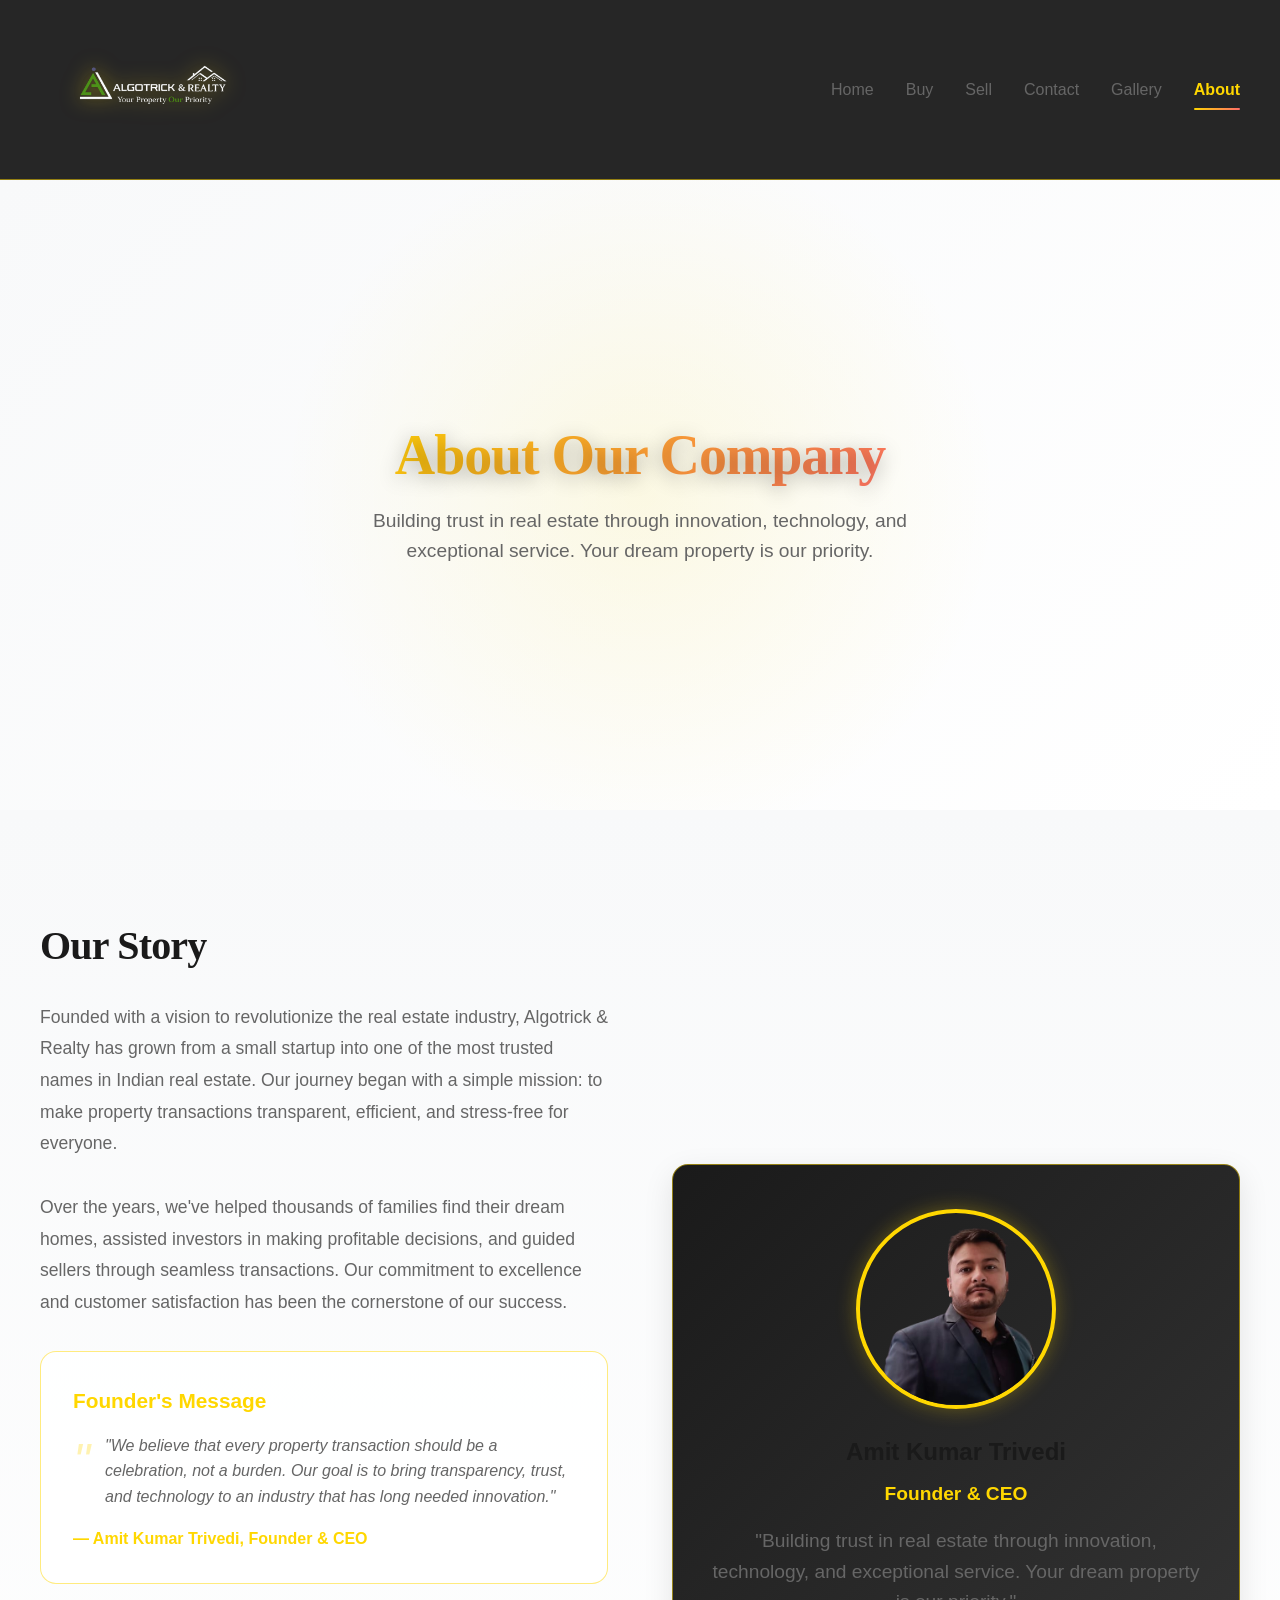
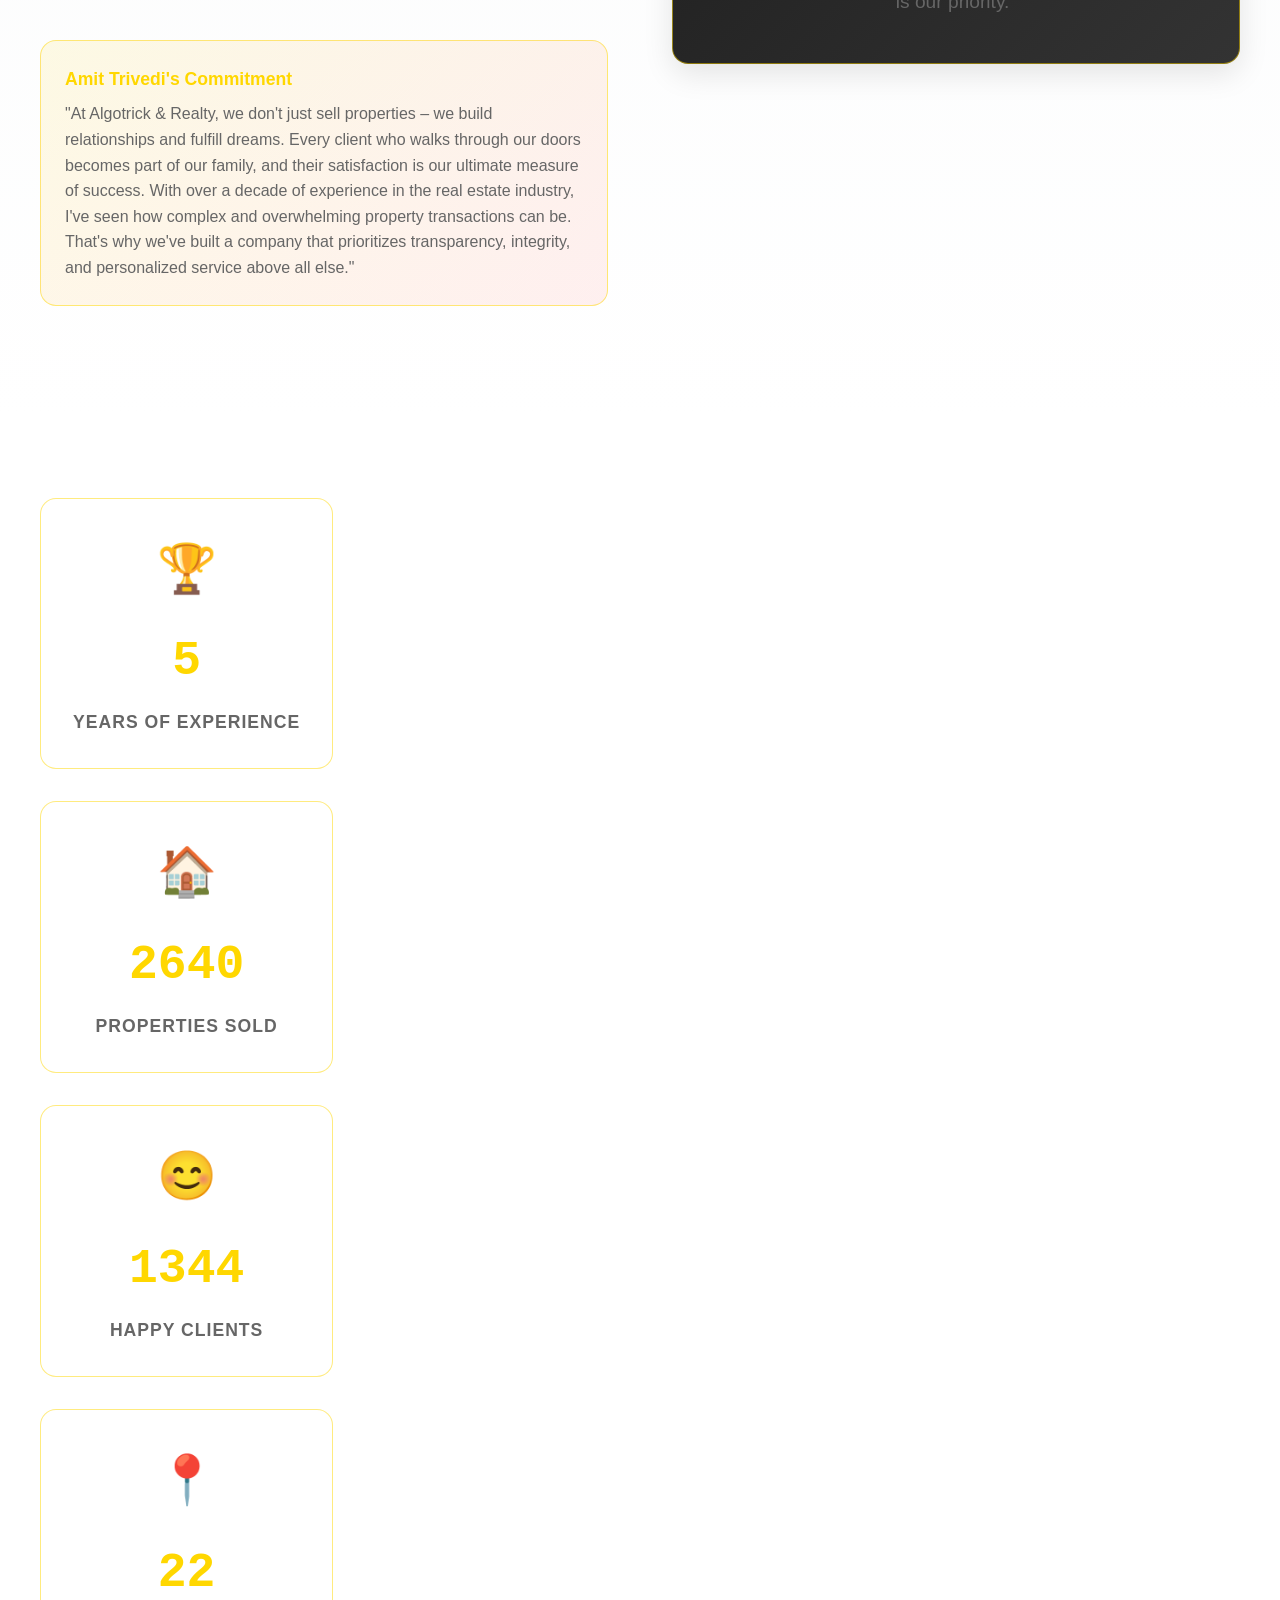
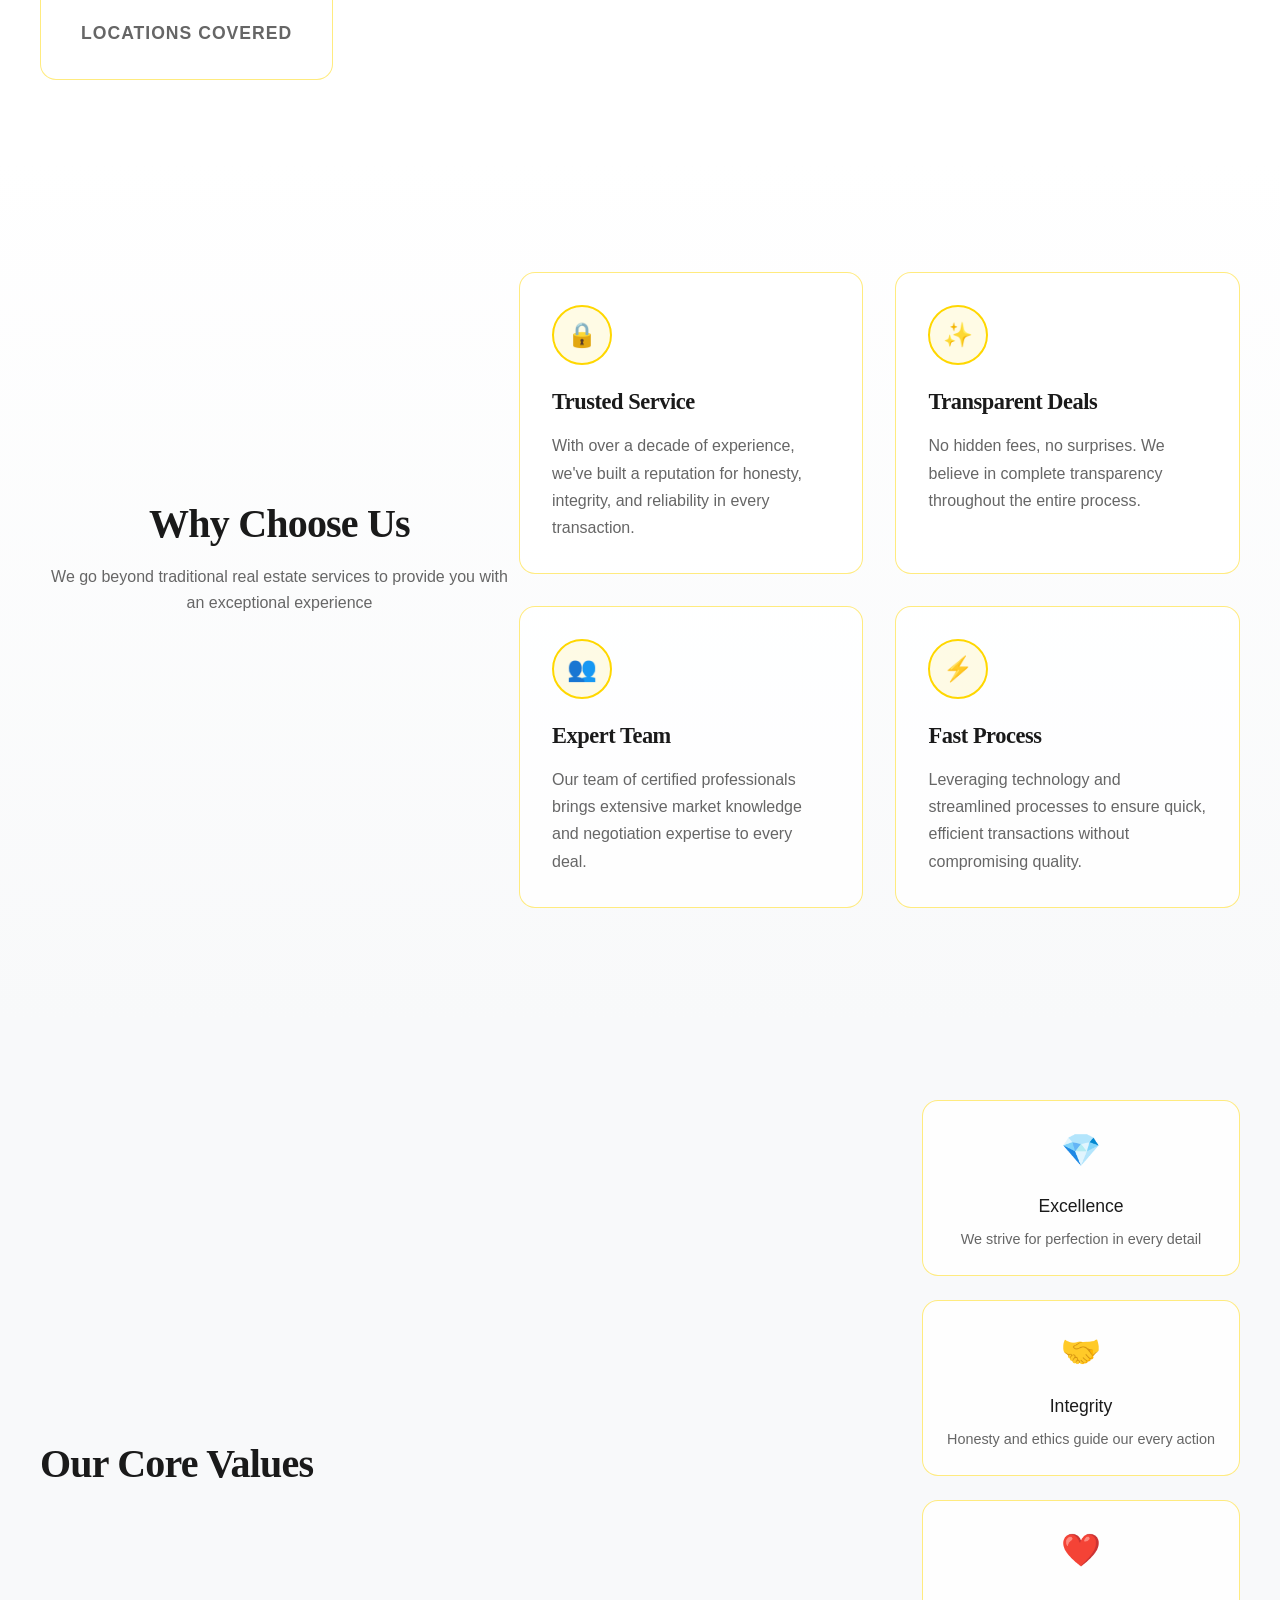
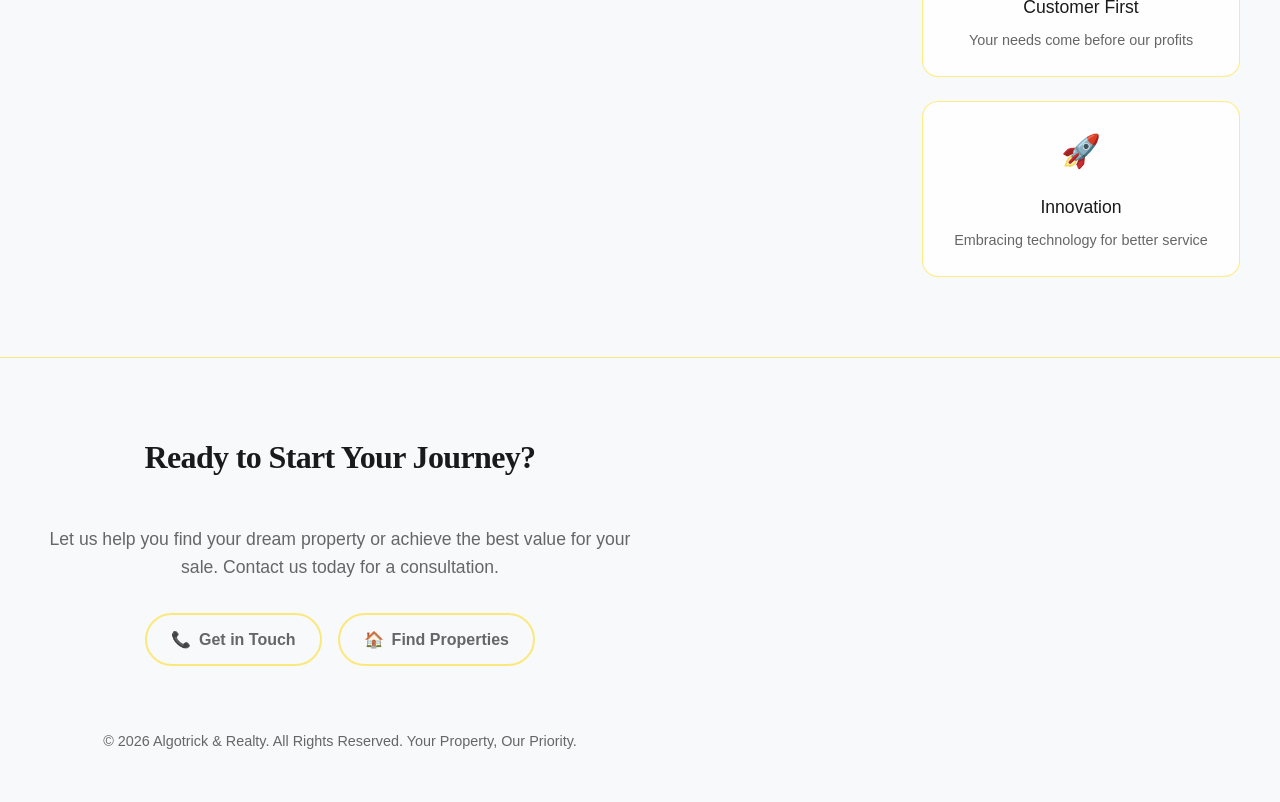
==== commit 8d40226d: "updated all" ====
--- a/property/real-estate/About/index.html
+++ b/property/real-estate/About/index.html
@@ -680,7 +680,7 @@
                     </p>
 
                     <div class="founder-section">
-                        <div class="founder-title">Founder's Vision</div>
+                        <div class="founder-title">Founder's Message</div>
                         <p class="founder-quote">
                             "We believe that every property transaction should be a celebration, 
                             not a burden. Our goal is to bring transparency, trust, and technology 
@@ -690,14 +690,33 @@
                             — Amit Kumar Trivedi, Founder & CEO
                         </div>
                     </div>
+
+                    <div class="founder-message" style="background: linear-gradient(135deg, rgba(255, 215, 0, 0.1), rgba(255, 107, 107, 0.1)); border: 1px solid var(--border-color); border-radius: var(--border-radius); padding: 1.5rem; margin-top: 1.5rem;">
+                        <div style="color: var(--primary-color); font-weight: 600; margin-bottom: 0.5rem; font-size: 1.1rem;">Amit Trivedi's Commitment</div>
+                        <p style="color: var(--text-secondary); line-height: 1.6; margin: 0;">
+                            "At Algotrick & Realty, we don't just sell properties – we build relationships and fulfill dreams. 
+                            Every client who walks through our doors becomes part of our family, and their satisfaction 
+                            is our ultimate measure of success. With over a decade of experience in the real estate industry, 
+                            I've seen how complex and overwhelming property transactions can be. That's why we've built a 
+                            company that prioritizes transparency, integrity, and personalized service above all else."
+                        </p>
+                    </div>
                 </div>
 
                 <div class="story-image animate-right">
-                    <div style="text-align: center;">
-                        <div style="font-size: 4rem; color: var(--primary-color); margin-bottom: 1rem;">🏢</div>
-                        <div style="font-size: 1.5rem; font-weight: 600;">Premium Real Estate</div>
-                        <div style="margin-top: 1rem; color: var(--text-secondary);">
-                            Since 2015 • 1000+ Happy Clients • 50+ Locations
+                    <div style="text-align: center; width: 100%; height: 100%; display: flex; flex-direction: column; justify-content: center; align-items: center; padding: 2rem;">
+                        <div style="width: 200px; height: 200px; border-radius: 50%; overflow: hidden; border: 4px solid var(--primary-color); box-shadow: var(--shadow-glow); margin-bottom: 1.5rem;">
+                            <img src="../assets/images/amit.png" alt="Amit Kumar Trivedi - Founder & CEO" style="width: 100%; height: 100%; object-fit: cover;">
+                        </div>
+                        <div style="font-size: 1.5rem; font-weight: 600; color: var(--text-primary); margin-bottom: 0.5rem;">
+                            Amit Kumar Trivedi
+                        </div>
+                        <div style="color: var(--primary-color); font-weight: 600; margin-bottom: 1rem;">
+                            Founder & CEO
+                        </div>
+                        <div style="color: var(--text-secondary); text-align: center; line-height: 1.6;">
+                            "Building trust in real estate through innovation, technology, and exceptional service. 
+                            Your dream property is our priority."
                         </div>
                     </div>
                 </div>
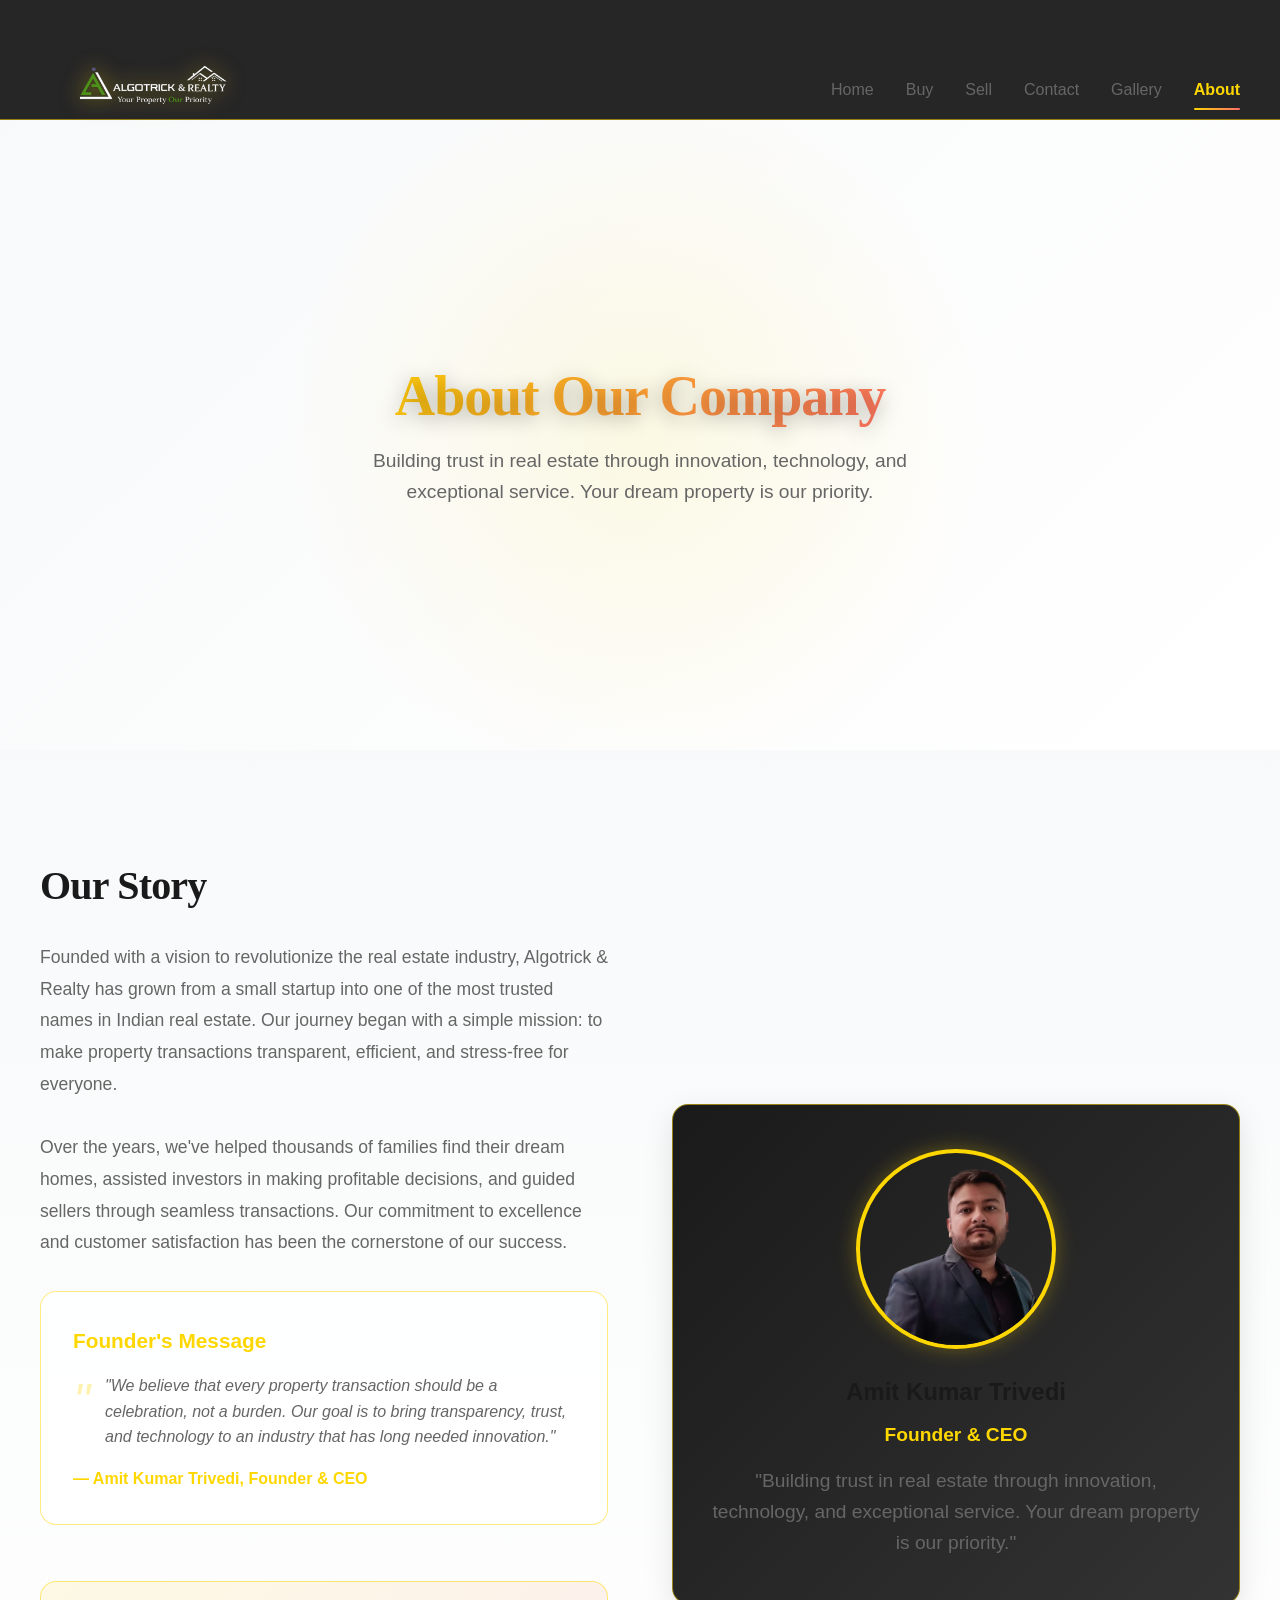
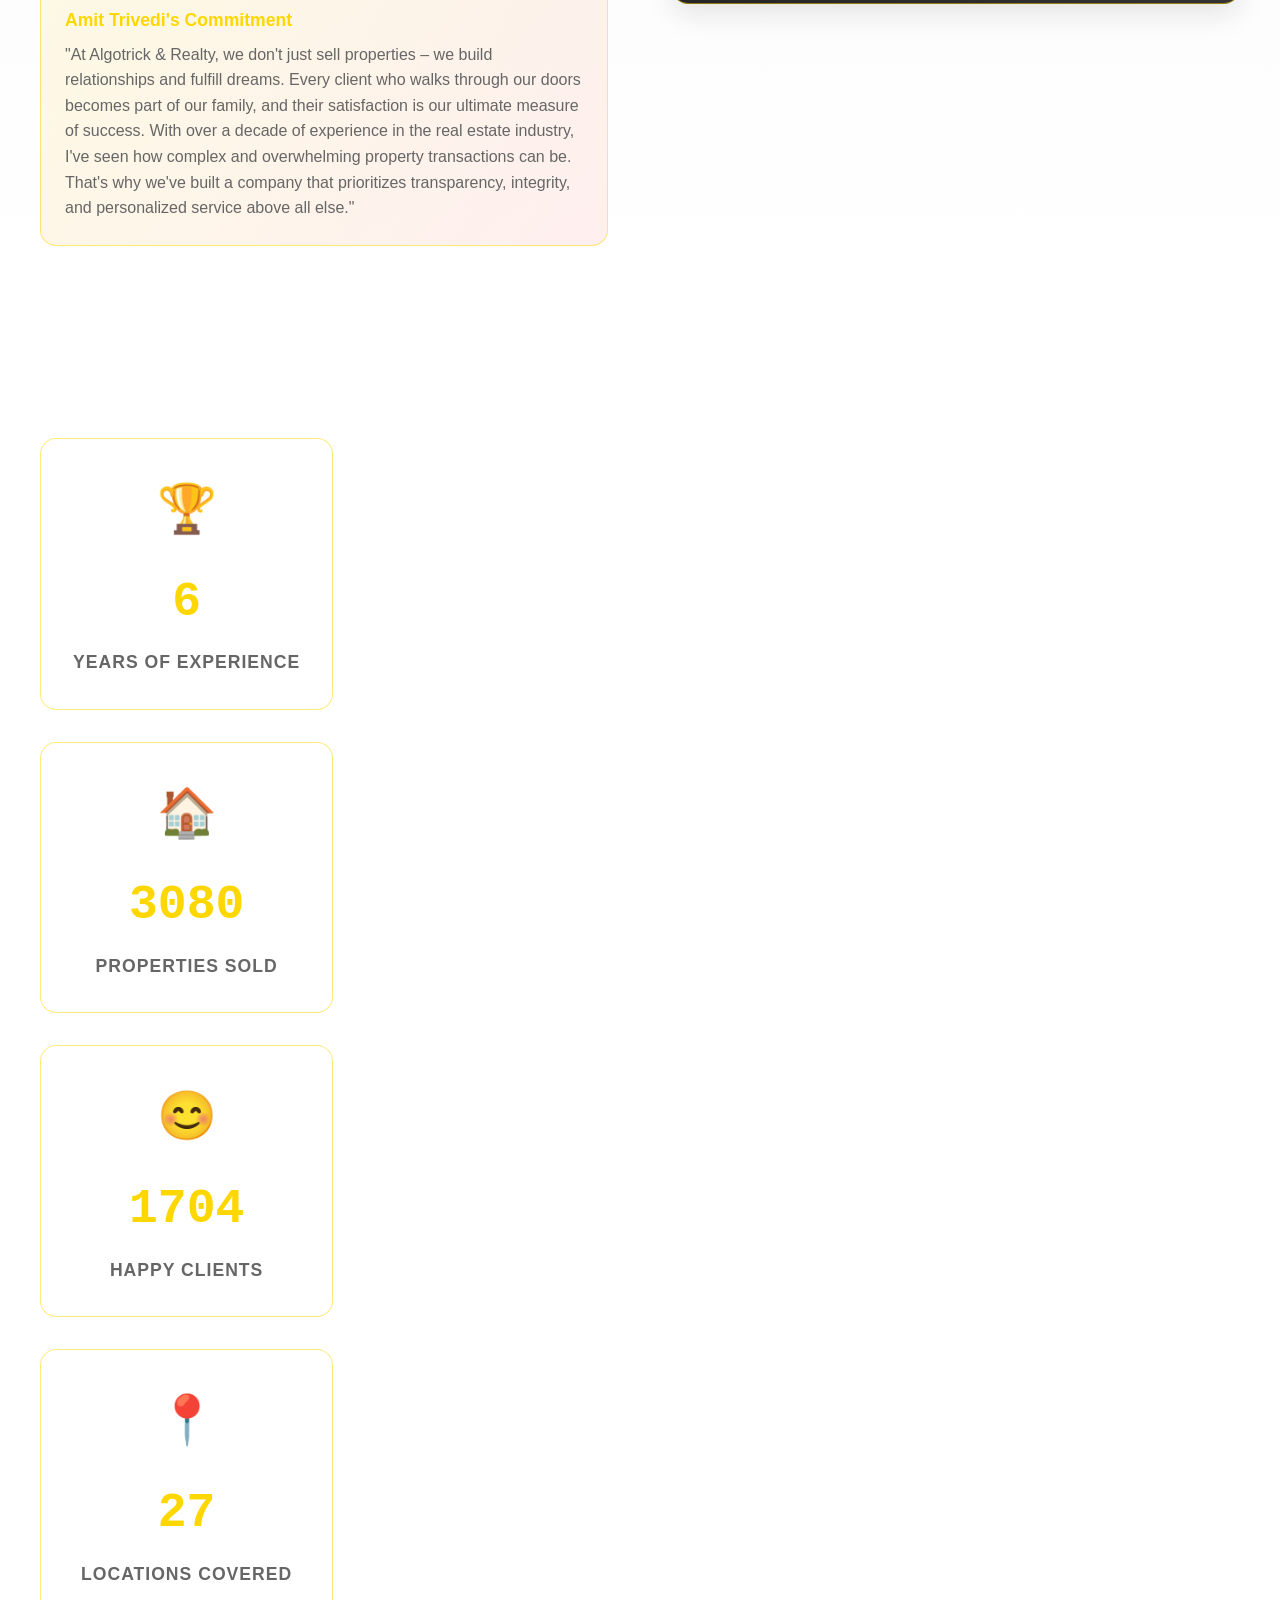
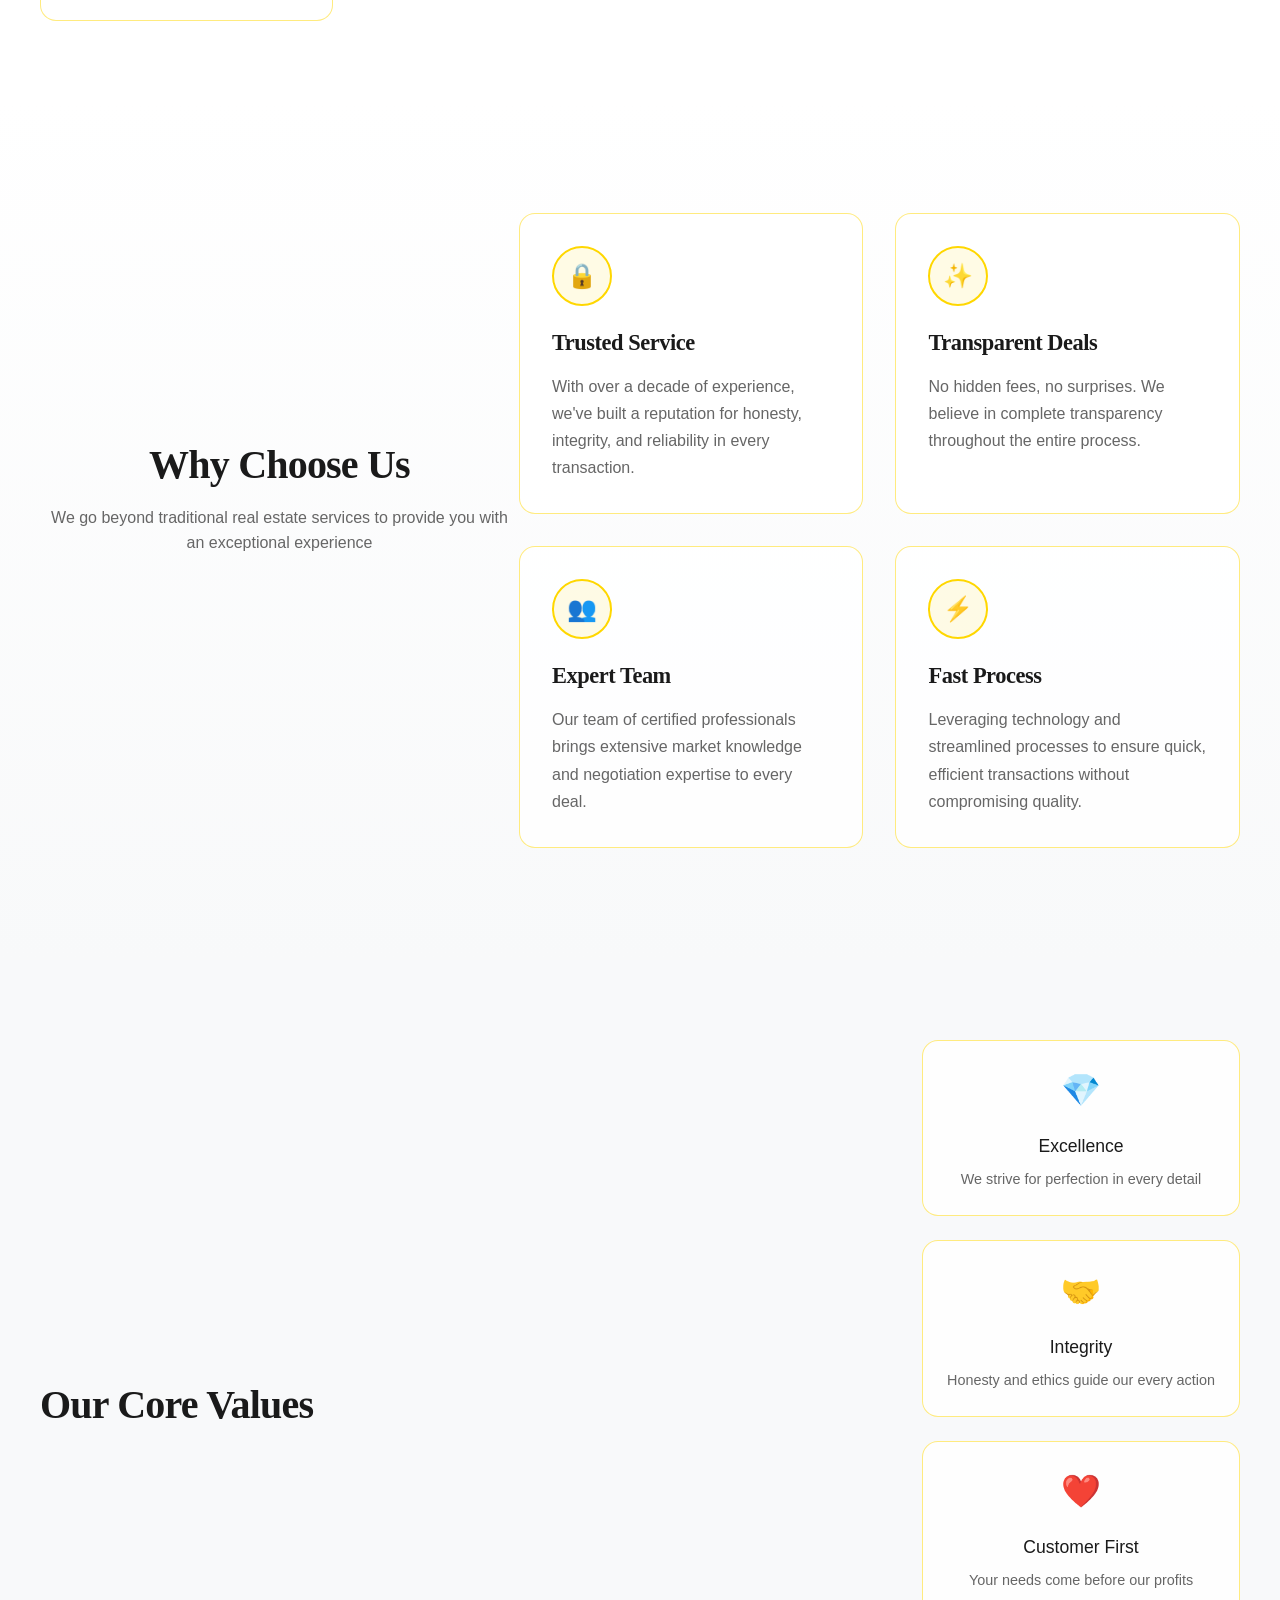
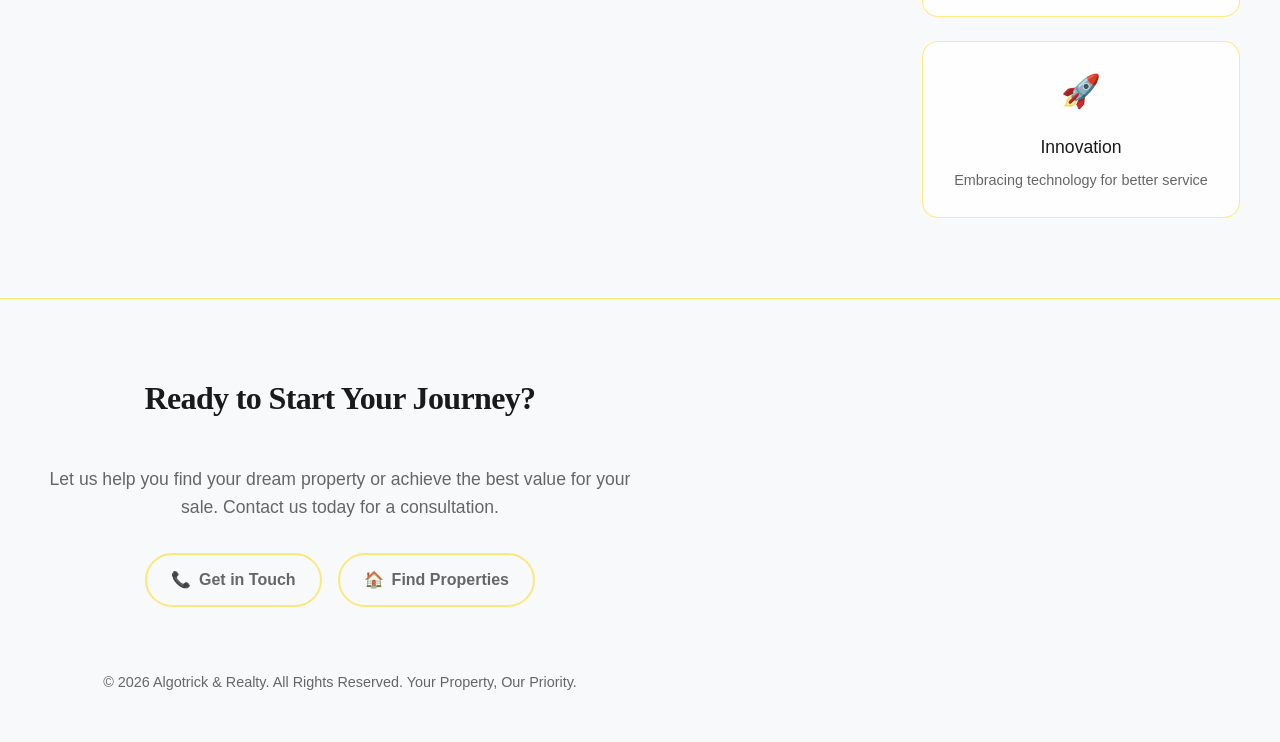
==== commit 7e25d234: "updated all" ====
--- a/property/real-estate/About/index.html
+++ b/property/real-estate/About/index.html
@@ -462,6 +462,7 @@
             color: var(--text-secondary);
         }
 
+
         /* Footer */
         .about-footer {
             background: var(--bg-dark);
@@ -631,7 +632,7 @@
 </head>
 <body>
     <!-- Navigation Header -->
-    <header class="about-header">
+    <header class="about-header" style="height: 120px;">
         <div class="container">
             <a href="../index.html" class="logo">
                 <img src="Algotrick & Realty l.png" alt="Algotrick & Realty Logo" class="logo-image">
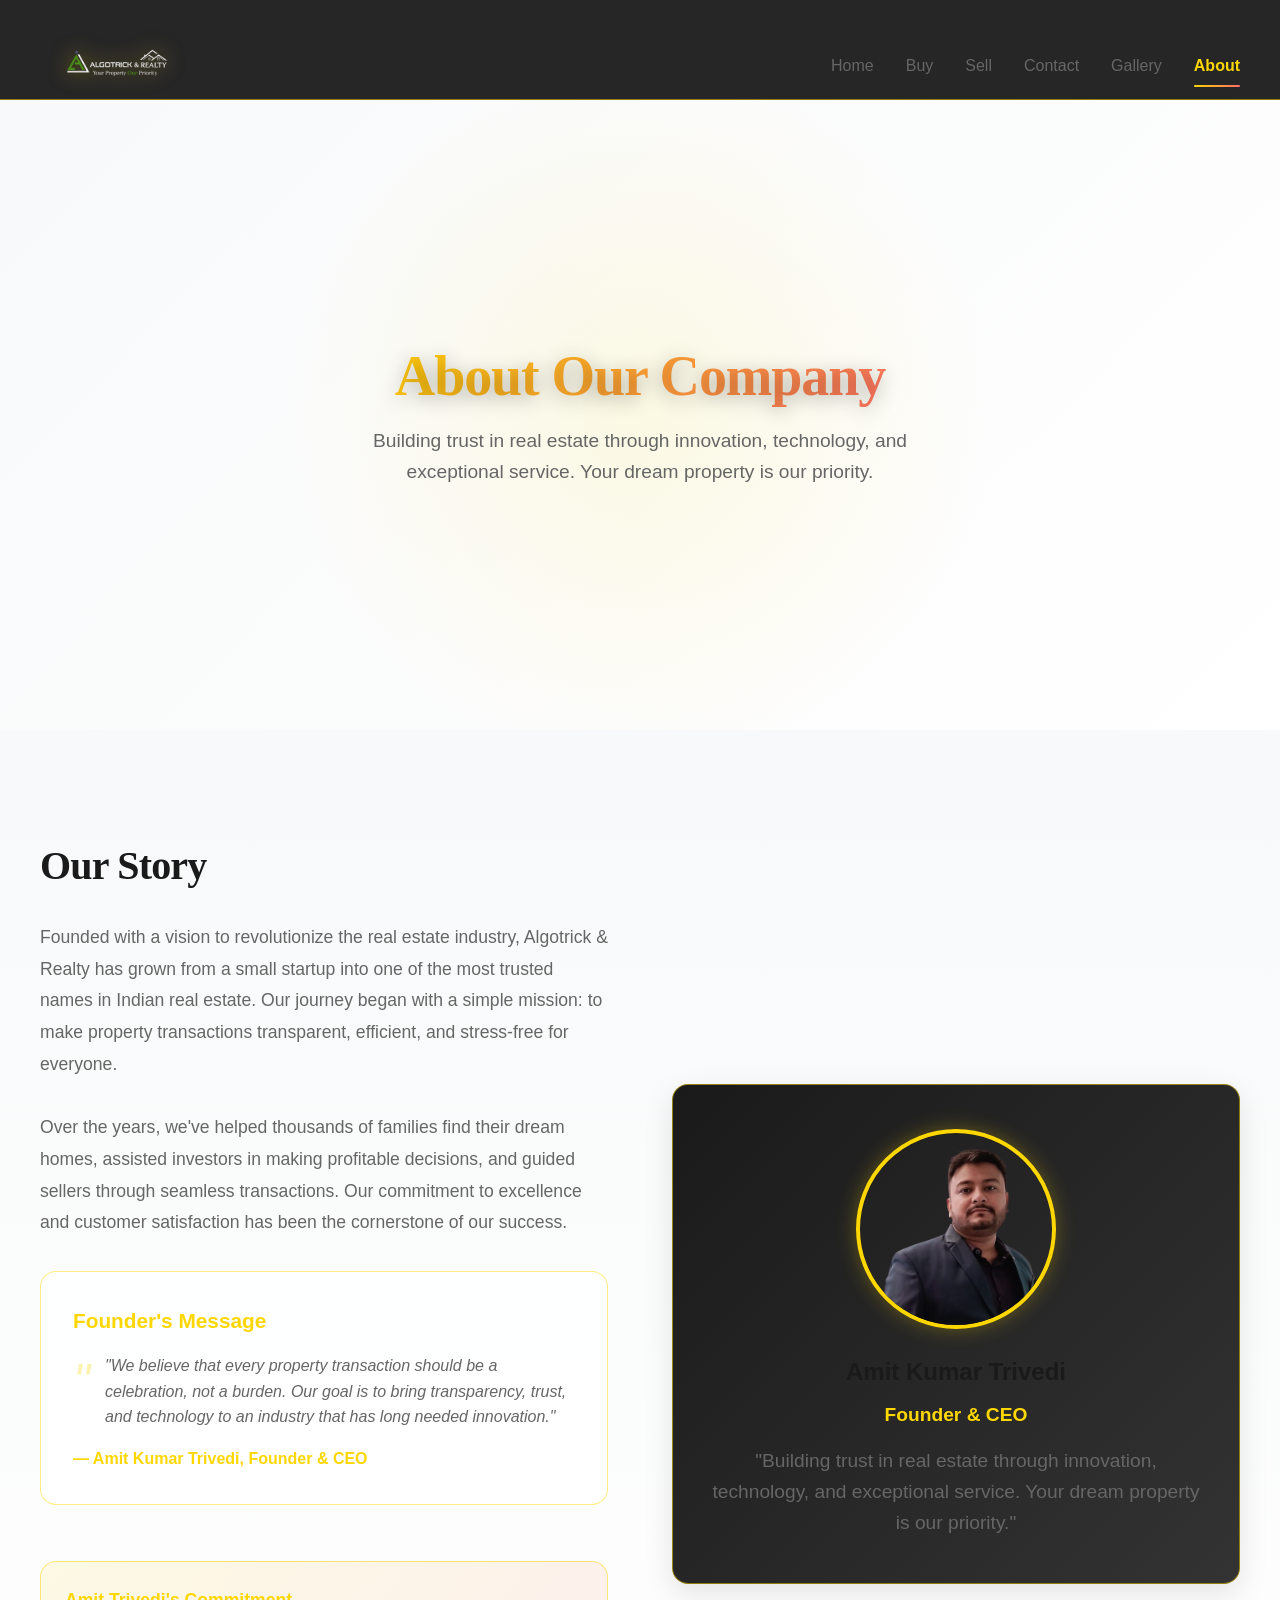
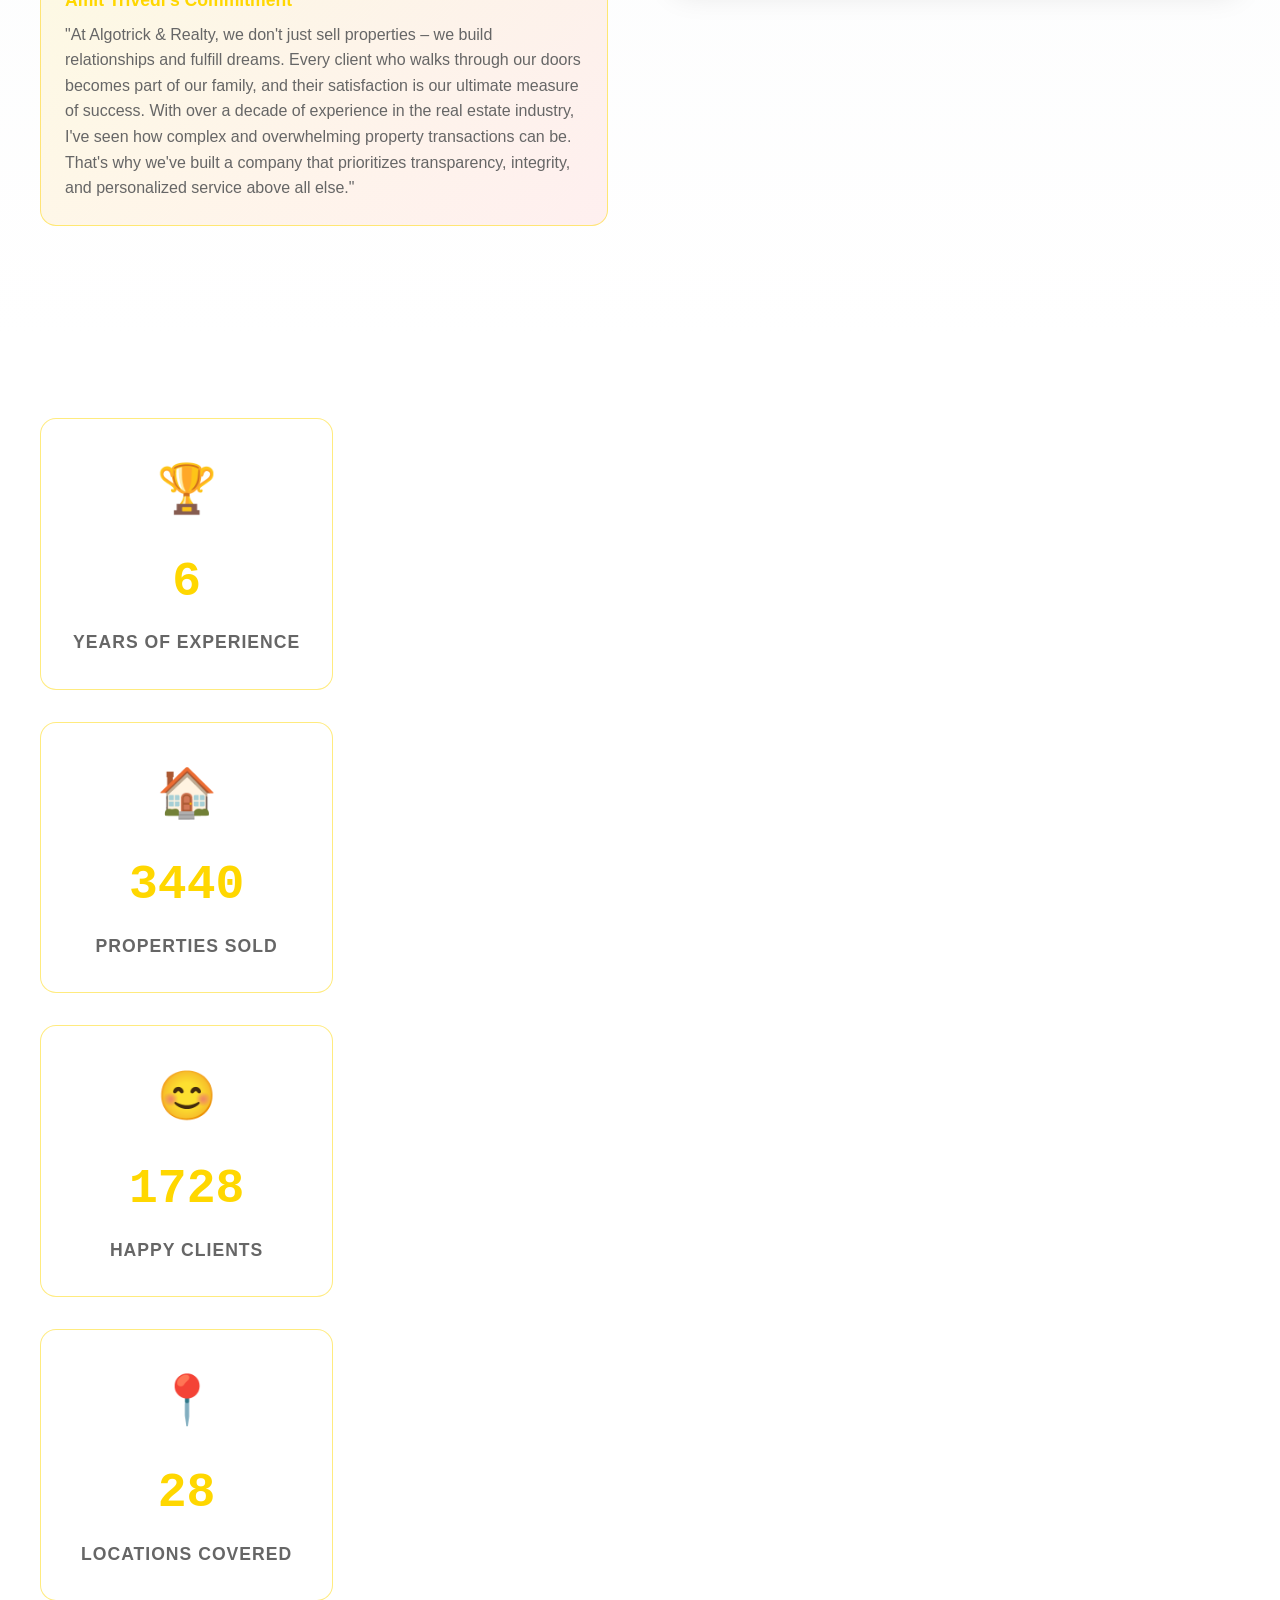
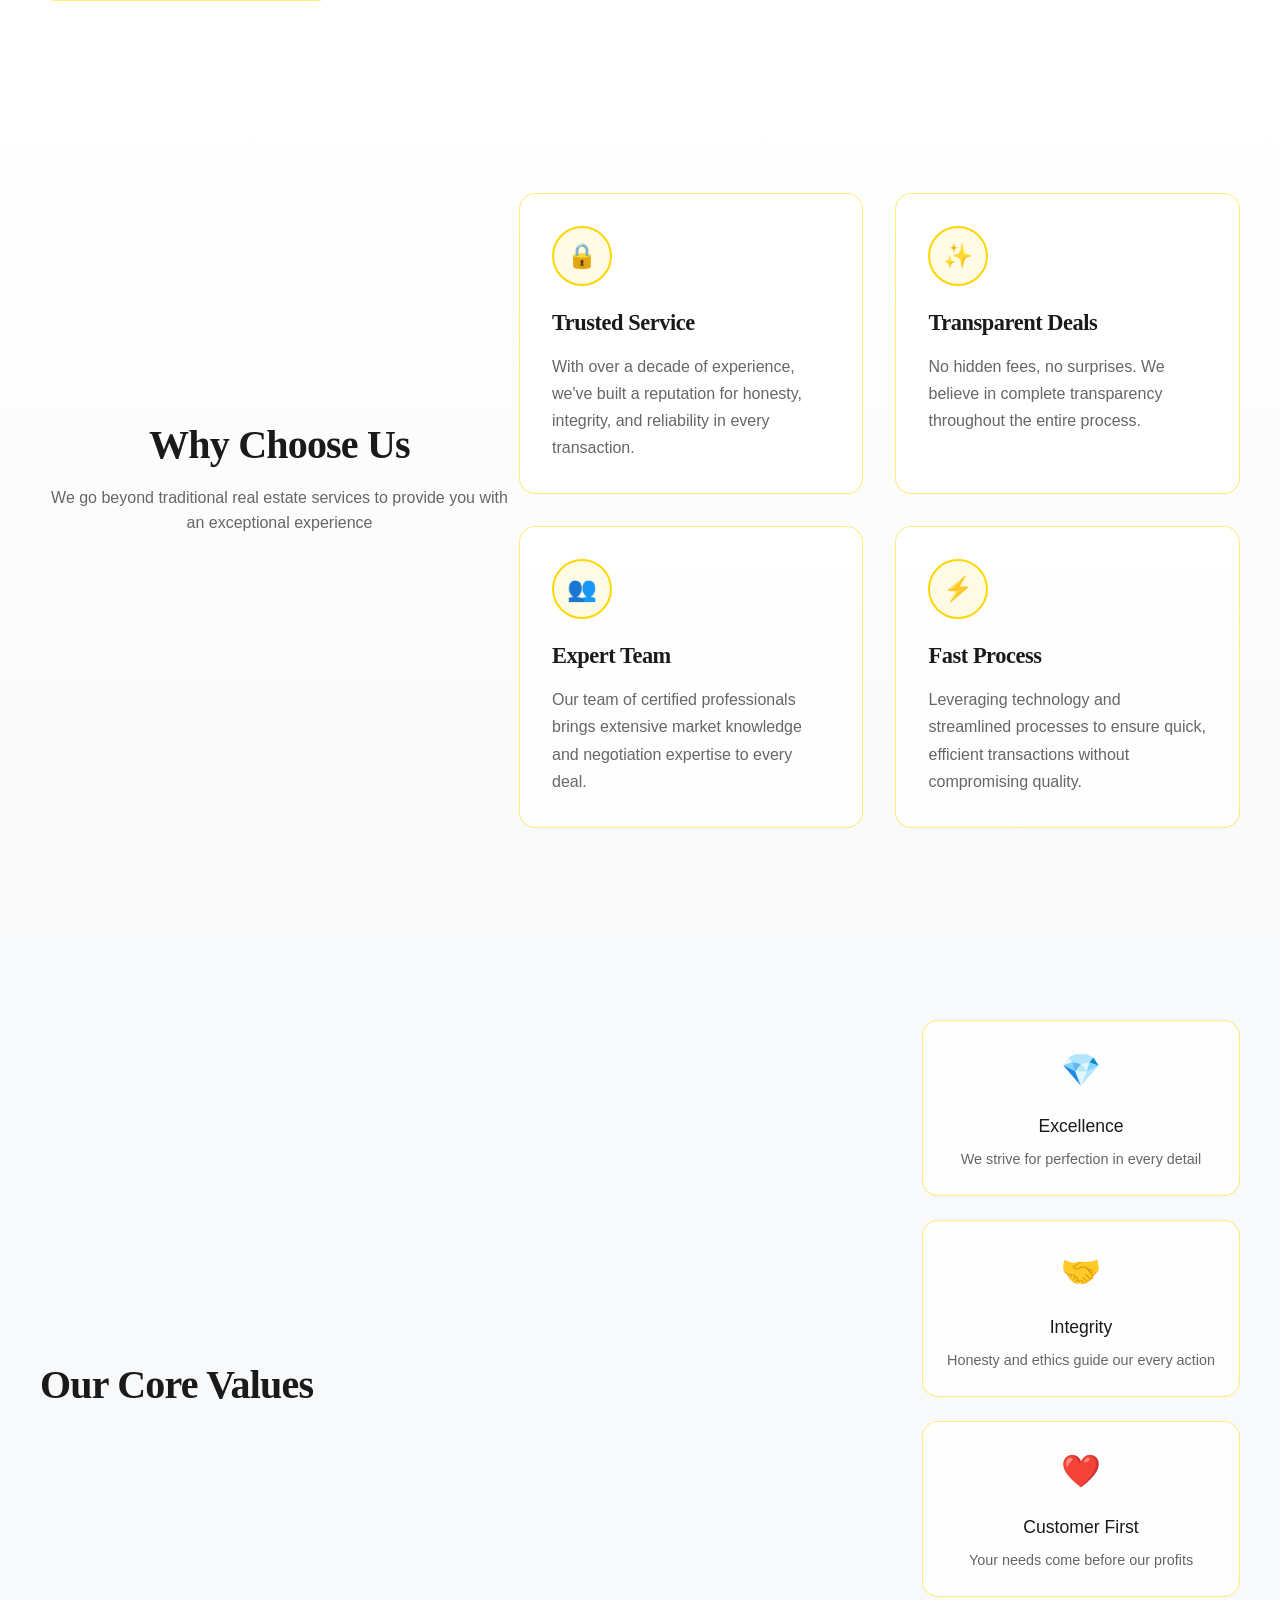
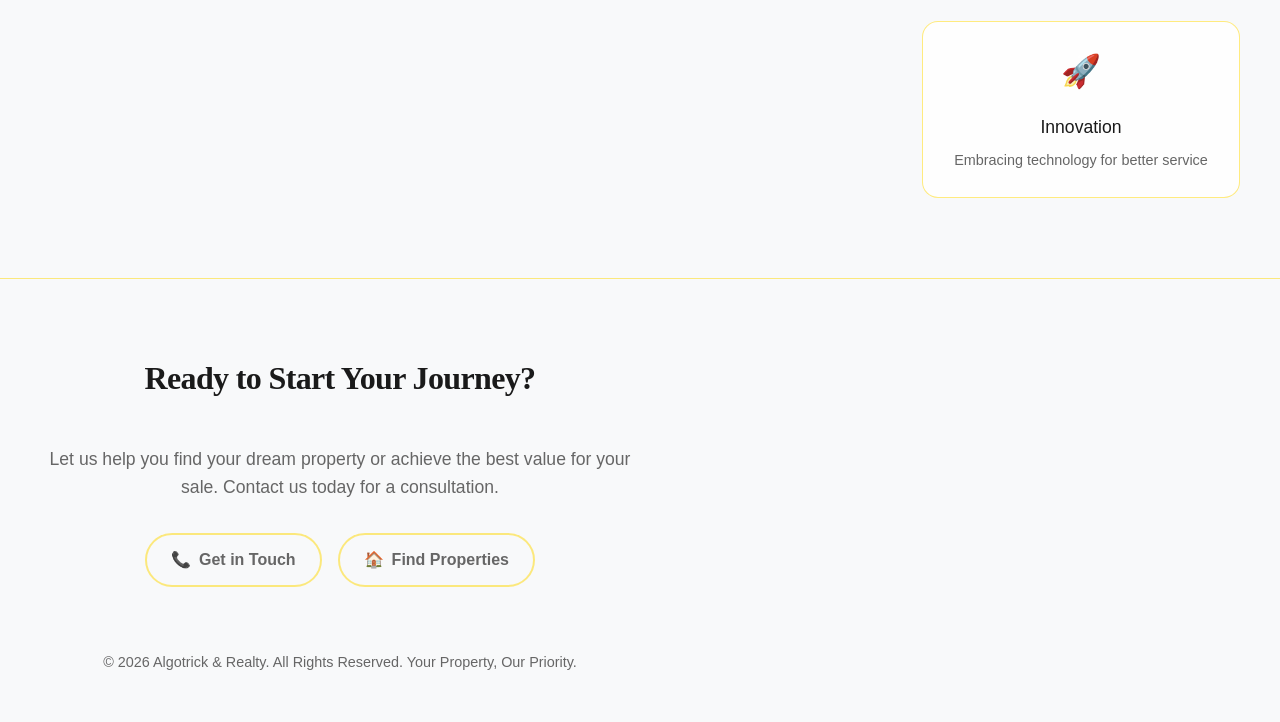
==== commit 2b3a8e3f: "updated all" ====
--- a/property/real-estate/About/index.html
+++ b/property/real-estate/About/index.html
@@ -113,7 +113,7 @@
 
         /* Navigation Header */
         .about-header {
-            position: sticky;
+            /* position:fixed; */
             top: 0;
             z-index: 1000;
             background: rgba(15, 15, 15, 0.9);
@@ -141,7 +141,7 @@
         }
 
         .logo-image {
-            width: 220px;
+            width: 150px;
             height: auto;
             object-fit: contain;
             filter: drop-shadow(0 0 10px rgba(255, 215, 0, 0.5));
@@ -632,7 +632,7 @@
 </head>
 <body>
     <!-- Navigation Header -->
-    <header class="about-header" style="height: 120px;">
+    <header class="about-header" style="height: 100px;">
         <div class="container">
             <a href="../index.html" class="logo">
                 <img src="Algotrick & Realty l.png" alt="Algotrick & Realty Logo" class="logo-image">
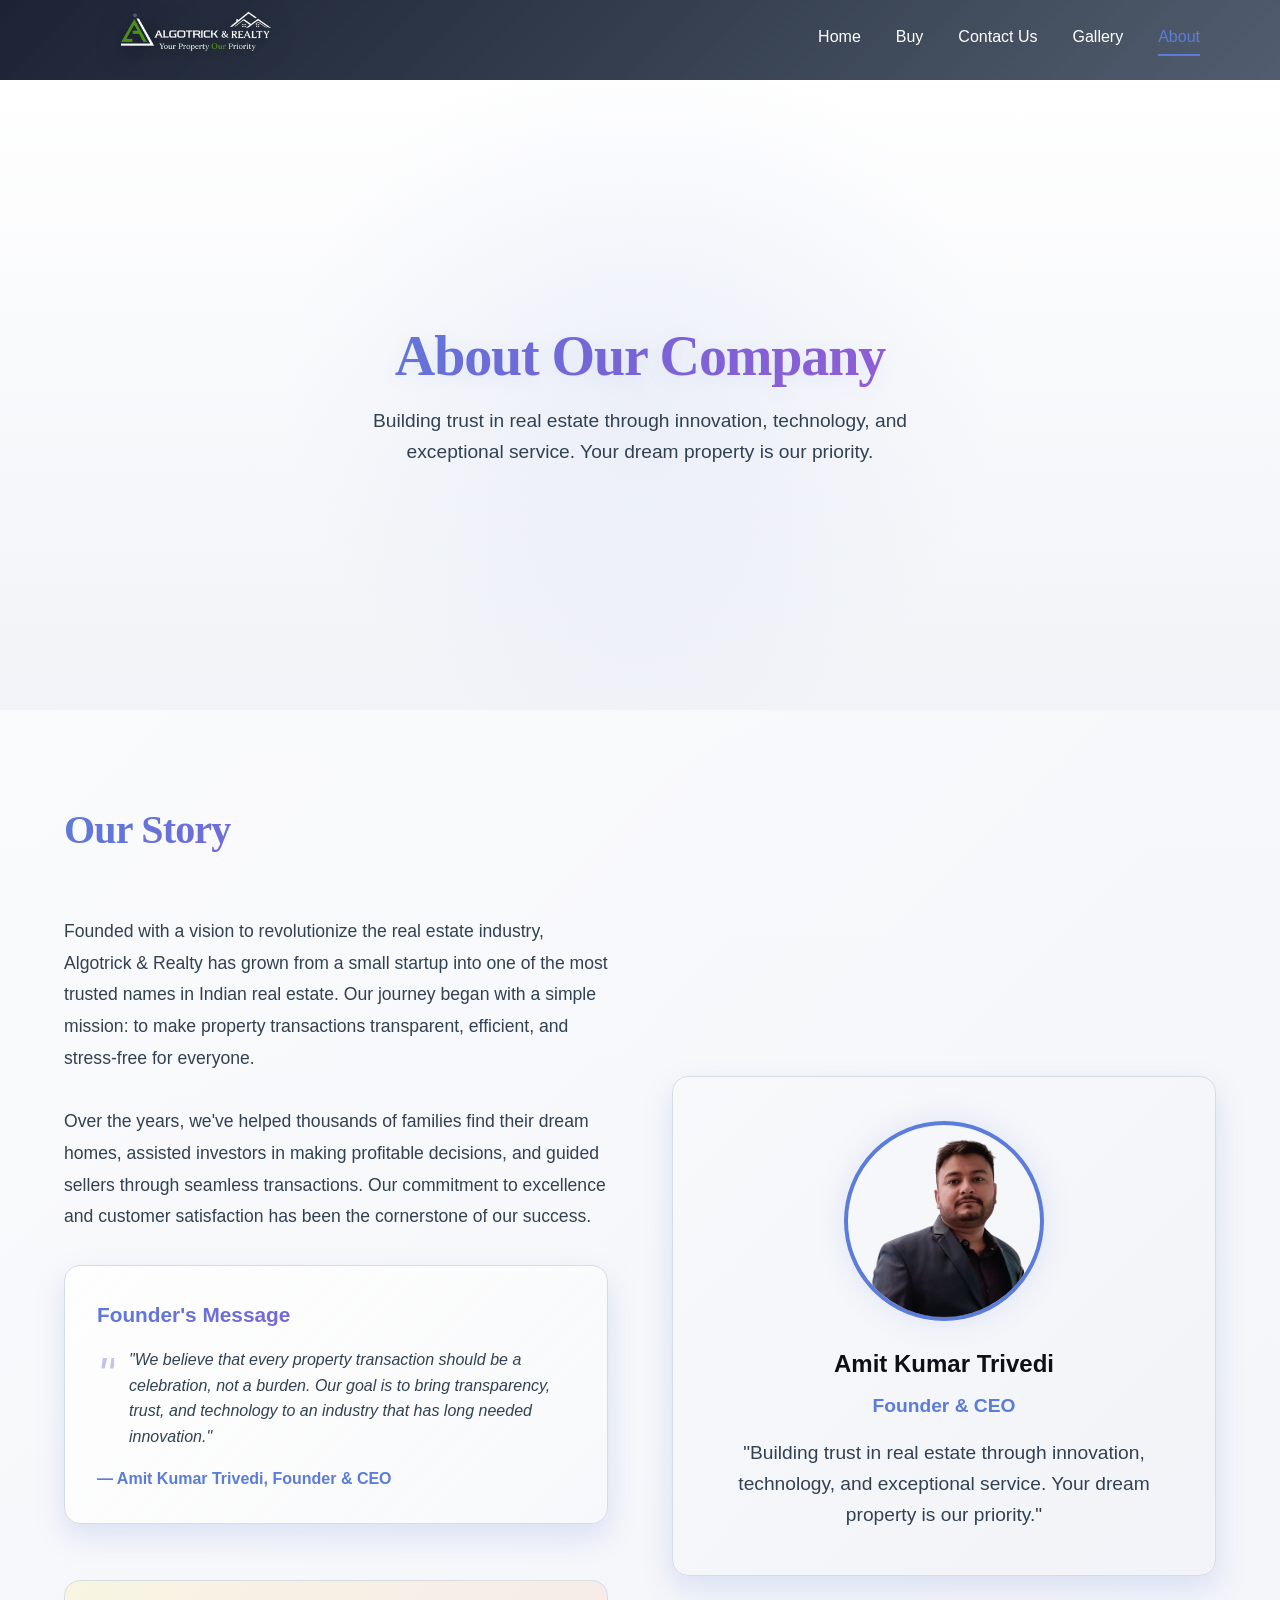
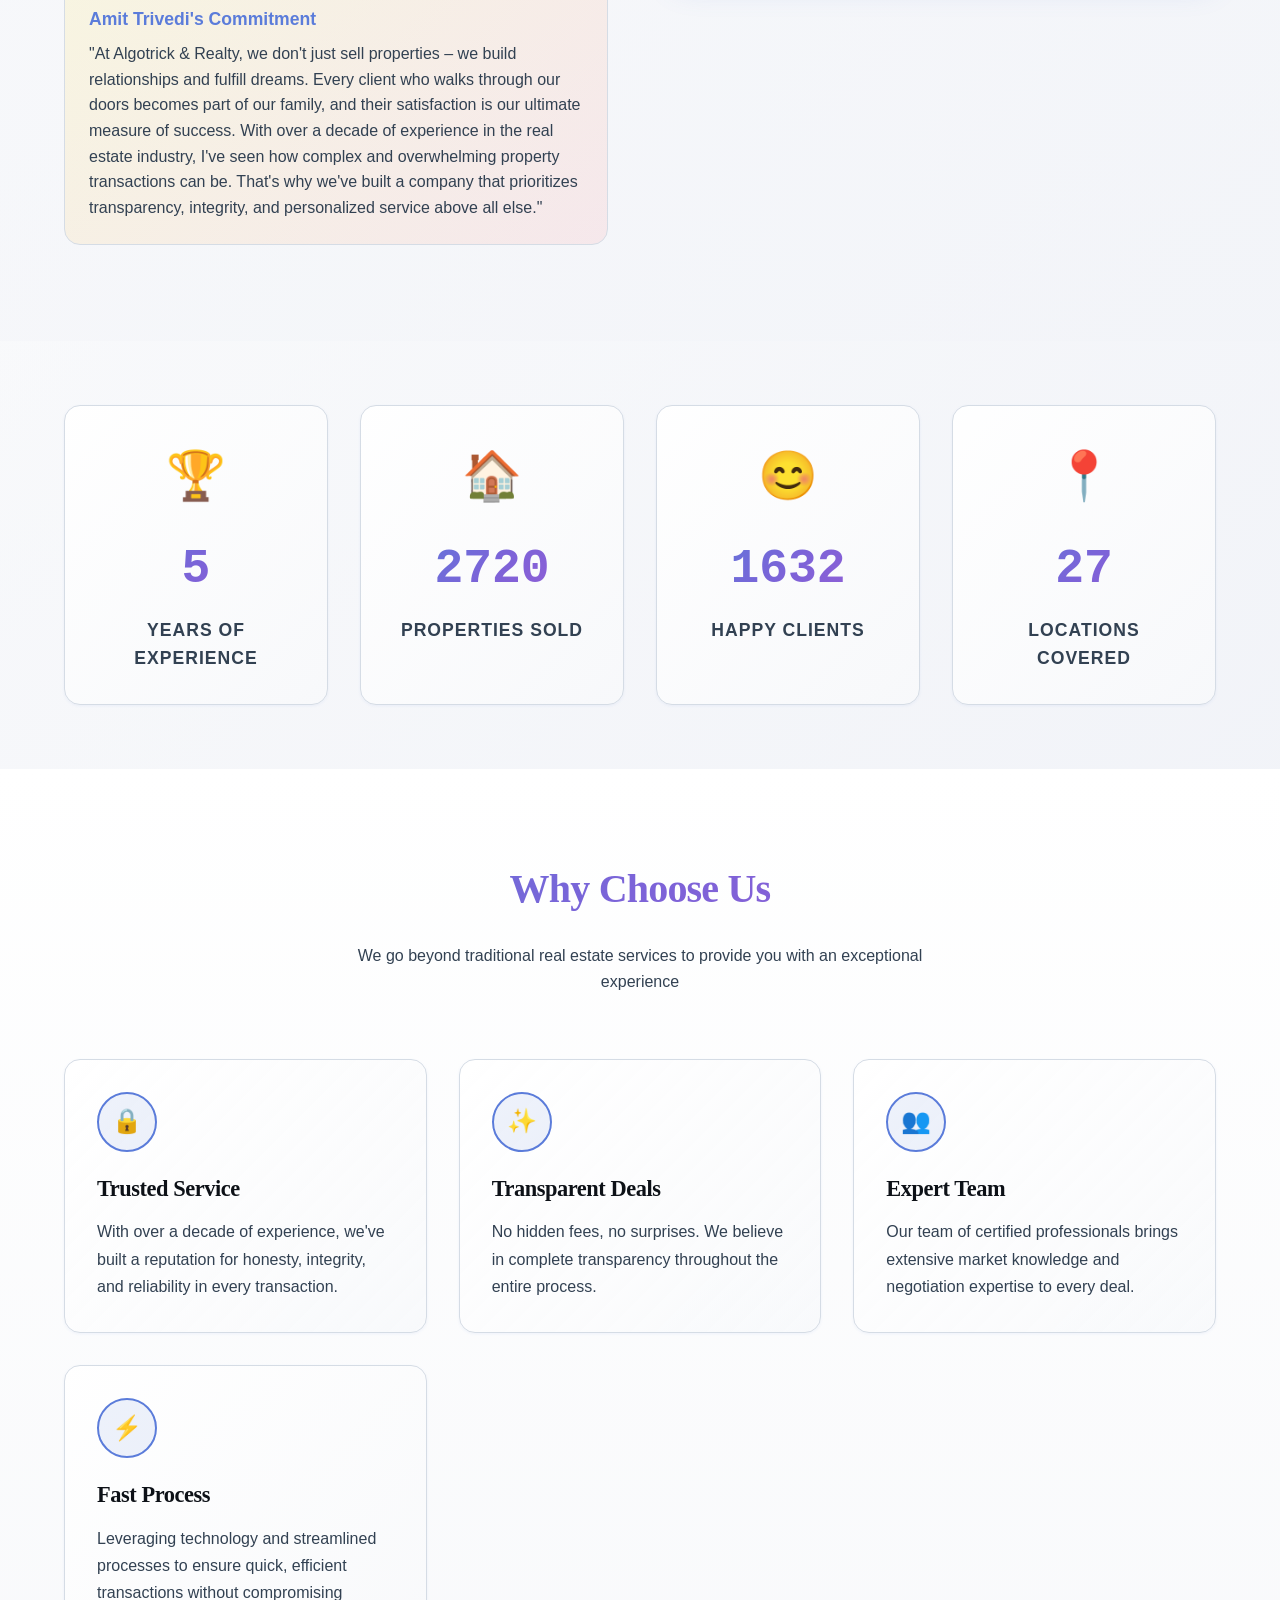
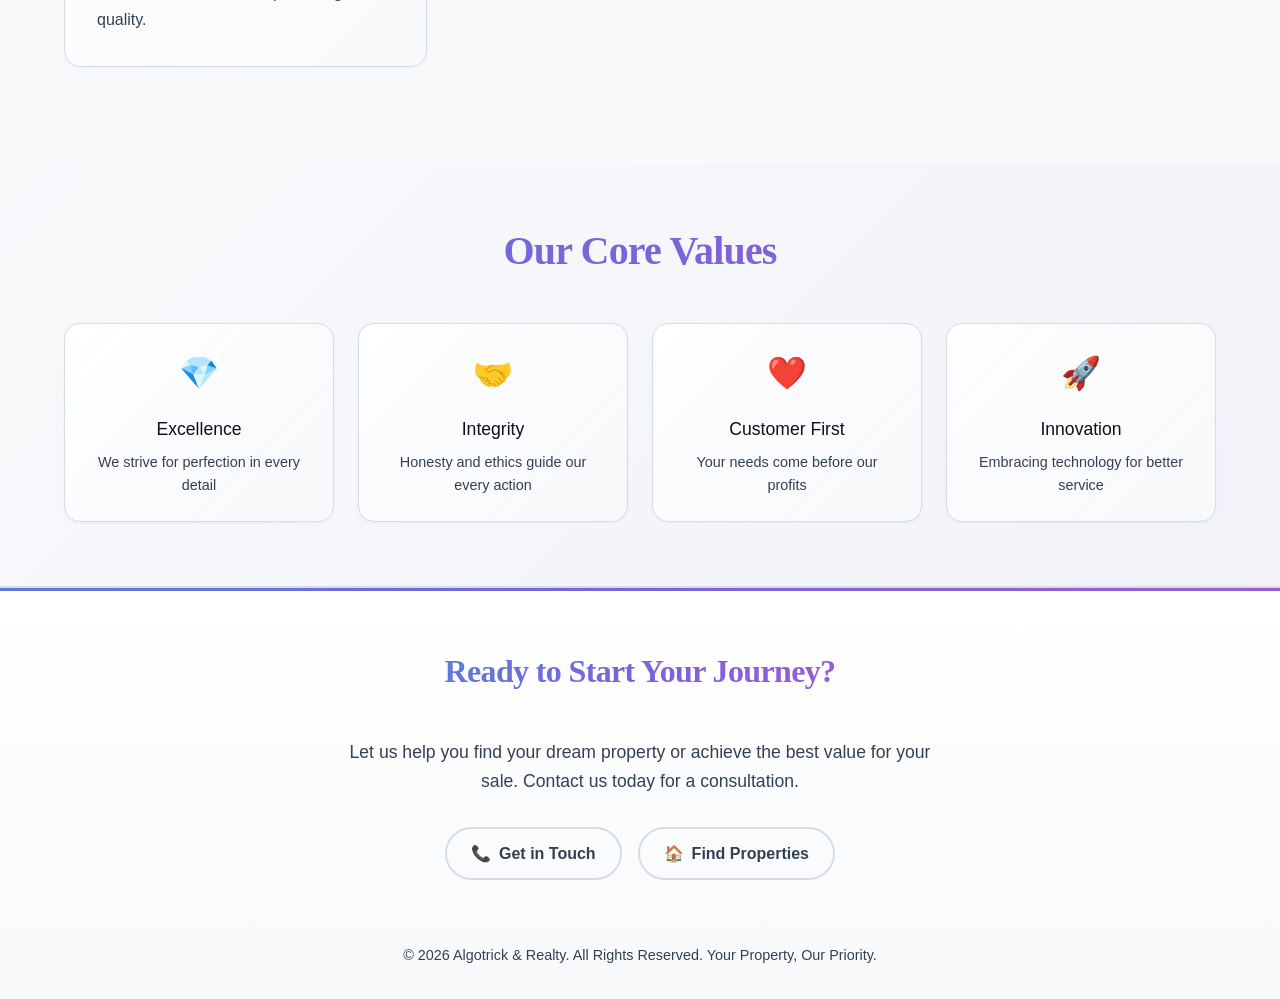
==== commit 032b3fbb: "updated all" ====
--- a/property/real-estate/About/index.html
+++ b/property/real-estate/About/index.html
@@ -5,52 +5,43 @@
     <meta name="viewport" content="width=device-width, initial-scale=1.0">
     <title>About Algotrick & Realty | Premium Real Estate</title>
     
-    <!-- CSS Variables for Theme -->
+    <!-- CSS Variables for Unified Premium Light Theme -->
     <style>
         :root {
-            --primary-color: #ffd700;
-            --primary-gradient: linear-gradient(135deg, #ffd700, #ff6b6b);
-            --secondary-color: #ff6b6b;
-            --text-primary: #ffffff;
-            --text-secondary: #b0b0b0;
-            --text-dark: #1a1a1a;
-            --bg-dark: #0f0f0f;
-            --bg-darker: #0a0a0a;
-            --bg-card: rgba(255, 255, 255, 0.05);
-            --bg-card-hover: rgba(255, 215, 0, 0.1);
-            --border-color: rgba(255, 215, 0, 0.3);
-            --shadow-glow: 0 0 20px rgba(255, 215, 0, 0.3);
-            --shadow-deep: 0 10px 30px rgba(0, 0, 0, 0.5);
+            --primary-color: #5b7cda;
+            --primary-gradient: linear-gradient(135deg, #5b7cda 0%, #7c63d8 50%, #9a5cd4 100%);
+            --secondary-color: #10b981;
+            --accent-color: #ec8c63;
+            --text-primary: #0d1117;
+            --text-secondary: #324152;
+            --text-tertiary: #5a6b7a;
+            --text-quaternary: #8a9aab;
+            --bg-primary: #ffffff;
+            --bg-secondary: #f8f9fb;
+            --bg-tertiary: #f1f3f8;
+            --bg-quaternary: #e8ecf5;
+            --border-color: #d5dce5;
+            --border-hover: #c0cad8;
+            --bg-card: rgba(255, 255, 255, 0.95);
+            --bg-card-hover: rgba(91, 124, 218, 0.06);
+            --shadow-glow: 0 0 30px rgba(91, 124, 218, 0.15);
+            --shadow-deep: 0 10px 30px rgba(91, 124, 218, 0.12);
+            --shadow-elevated: 0 12px 30px rgba(91, 124, 218, 0.18);
             --transition-speed: 0.3s;
             --border-radius: 16px;
         }
 
-        /* Dark mode overrides */
-        @media (prefers-color-scheme: dark) {
-            :root {
-                --text-primary: #ffffff;
-                --text-secondary: #b0b0b0;
-                --text-dark: #1a1a1a;
-                --bg-dark: #0f0f0f;
-                --bg-darker: #0a0a0a;
-                --bg-card: rgba(255, 255, 255, 0.05);
-                --bg-card-hover: rgba(255, 215, 0, 0.1);
-                --border-color: rgba(255, 215, 0, 0.3);
-            }
-        }
-
-        /* Light mode overrides */
+        /* Light mode is default - no changes needed */
         @media (prefers-color-scheme: light) {
             :root {
-                --text-primary: #1a1a1a;
-                --text-secondary: #666666;
-                --text-dark: #1a1a1a;
-                --bg-dark: #f8f9fa;
-                --bg-darker: #ffffff;
-                --bg-card: rgba(255, 255, 255, 0.8);
-                --bg-card-hover: rgba(255, 215, 0, 0.1);
-                --border-color: rgba(255, 215, 0, 0.5);
-                --shadow-deep: 0 10px 30px rgba(0, 0, 0, 0.1);
+                --text-primary: #0d1117;
+                --text-secondary: #324152;
+                --bg-primary: #ffffff;
+                --bg-secondary: #f8f9fb;
+                --bg-card: rgba(255, 255, 255, 0.95);
+                --bg-card-hover: rgba(91, 124, 218, 0.06);
+                --border-color: #d5dce5;
+                --shadow-deep: 0 10px 30px rgba(91, 124, 218, 0.12);
             }
         }
 
@@ -67,7 +58,7 @@
 
         body {
             font-family: 'Inter', -apple-system, BlinkMacSystemFont, 'Segoe UI', Roboto, sans-serif;
-            background: var(--bg-dark);
+            background: linear-gradient(180deg, #ffffff 0%, #f8f9fb 50%, #f1f3f8 100%);
             color: var(--text-primary);
             line-height: 1.6;
             overflow-x: hidden;
@@ -97,7 +88,11 @@
 
         h2 {
             font-size: 2.5rem;
-            color: var(--text-primary);
+            background: var(--primary-gradient);
+            -webkit-background-clip: text;
+            -webkit-text-fill-color: transparent;
+            background-clip: text;
+            margin-bottom: 30px;
         }
 
         h3 {
@@ -113,75 +108,70 @@
 
         /* Navigation Header */
         .about-header {
-            /* position:fixed; */
+            position: sticky;
             top: 0;
+            width: 100%;
+            background: linear-gradient(
+                135deg,
+                rgba(15, 23, 42, 0.95),
+                rgba(30, 41, 59, 0.9),
+                rgba(51, 65, 85, 0.85)
+            );
+            backdrop-filter: blur(10px);
             z-index: 1000;
-            background: rgba(15, 15, 15, 0.9);
-            backdrop-filter: blur(10px);
-            border-bottom: 1px solid var(--border-color);
-            transition: all var(--transition-speed) ease;
-        }
-
-        .about-header.scrolled {
-            background: rgba(15, 15, 15, 0.95);
-            box-shadow: var(--shadow-deep);
-        }
-
-        .container {
+        }
+
+        .nav-container {
+            max-width: 1200px;
+            margin: auto;
+            padding: 0 40px;
+            height: 80px;
             display: flex;
             align-items: center;
             justify-content: space-between;
-            padding: 1rem 0;
-        }
-
-        .logo {
+        }
+
+        /* .logo {
+            text-decoration: none;
+            background: rgba(255, 255, 255, 0.08);
+            padding: 8px 14px;
+            border-radius: 12px;
             display: flex;
             align-items: center;
-            gap: 1rem;
+            transition: 0.3s ease;
+        } */
+
+        .logo:hover {
+            background: rgba(255, 255, 255, 0.12);
         }
 
         .logo-image {
-            width: 150px;
-            height: auto;
+            height: 150px;
             object-fit: contain;
-            filter: drop-shadow(0 0 10px rgba(255, 215, 0, 0.5));
+            filter: drop-shadow(0 4px 12px rgba(0, 0, 0, 0.6));
         }
 
         .about-nav {
             display: flex;
-            gap: 2rem;
-            align-items: center;
+            gap: 35px;
         }
 
         .about-nav a {
-            color: var(--text-secondary);
+            font-size: 16px !important;
+            font-weight: 500;
+            color: white;
             text-decoration: none;
-            font-weight: 500;
-            font-size: 1rem;
-            position: relative;
-            transition: all var(--transition-speed) ease;
-            padding: 0.5rem 0;
+            transition: 0.3s ease;
         }
 
         .about-nav a:hover {
-            color: var(--primary-color);
-            transform: translateY(-2px);
+            color: #5b7cda;
         }
 
         .about-nav a.active {
-            color: var(--primary-color);
-            font-weight: 600;
-        }
-
-        .about-nav a.active::after {
-            content: '';
-            position: absolute;
-            bottom: 0;
-            left: 0;
-            width: 100%;
-            height: 2px;
-            background: var(--primary-gradient);
-            border-radius: 2px;
+            color: #5b7cda;
+            border-bottom: 2px solid #5b7cda;
+            padding-bottom: 4px;
         }
 
         /* Hero Section */
@@ -193,7 +183,7 @@
             text-align: center;
             position: relative;
             overflow: hidden;
-            background: linear-gradient(135deg, var(--bg-dark), var(--bg-darker));
+            background: linear-gradient(180deg, #ffffff 0%, #f8f9fb 50%, #f1f3f8 100%);
         }
 
         .about-hero::before {
@@ -203,7 +193,7 @@
             left: 0;
             right: 0;
             bottom: 0;
-            background: radial-gradient(circle at center, rgba(255, 215, 0, 0.1) 0%, transparent 50%);
+            background: radial-gradient(circle at center, rgba(91, 124, 218, 0.08) 0%, transparent 50%);
             z-index: 1;
         }
 
@@ -215,7 +205,7 @@
 
         .hero-title {
             margin-bottom: 1rem;
-            text-shadow: 0 4px 20px rgba(0, 0, 0, 0.3);
+            text-shadow: 0 4px 20px rgba(91, 124, 218, 0.1);
         }
 
         .hero-subtitle {
@@ -228,7 +218,7 @@
         /* Story Section */
         .about-story {
             padding: 6rem 0;
-            background: linear-gradient(to bottom, var(--bg-dark), var(--bg-darker));
+            background: linear-gradient(135deg, rgba(248, 249, 251, 0.5) 0%, rgba(241, 243, 248, 0.8) 100%);
         }
 
         .story-container {
@@ -251,22 +241,27 @@
         }
 
         .founder-section {
-            background: var(--bg-card);
+            background: linear-gradient(135deg, rgba(255, 255, 255, 0.9) 0%, rgba(248, 249, 251, 0.8) 100%);
             border: 1px solid var(--border-color);
             border-radius: var(--border-radius);
             padding: 2rem;
             transition: all var(--transition-speed) ease;
+            box-shadow: var(--shadow-elevated);
         }
 
         .founder-section:hover {
-            transform: translateY(-5px);
-            box-shadow: var(--shadow-glow), var(--shadow-deep);
-            border-color: rgba(255, 215, 0, 0.5);
+            transform: translateY(-8px);
+            box-shadow: var(--shadow-glow);
+            border-color: var(--primary-color);
+            background: linear-gradient(135deg, rgba(255, 255, 255, 1) 0%, rgba(248, 249, 251, 0.95) 100%);
         }
 
         .founder-title {
             font-size: 1.3rem;
-            color: var(--primary-color);
+            background: var(--primary-gradient);
+            -webkit-background-clip: text;
+            -webkit-text-fill-color: transparent;
+            background-clip: text;
             margin-bottom: 1rem;
             font-weight: 600;
         }
@@ -285,21 +280,24 @@
             left: 0;
             top: -10px;
             font-size: 3rem;
-            color: var(--primary-color);
-            opacity: 0.3;
+            background: var(--primary-gradient);
+            -webkit-background-clip: text;
+            -webkit-text-fill-color: transparent;
+            background-clip: text;
+            opacity: 0.4;
         }
 
         .story-image {
             position: relative;
             border-radius: var(--border-radius);
             overflow: hidden;
-            box-shadow: var(--shadow-deep);
+            box-shadow: var(--shadow-elevated);
             height: 500px;
-            background: linear-gradient(135deg, #1a1a1a, #333333);
+            background: linear-gradient(135deg, #f8f9fb 0%, #f1f3f8 100%);
             display: flex;
             align-items: center;
             justify-content: center;
-            color: var(--text-secondary);
+            color: var(--text-tertiary);
             font-size: 1.2rem;
             border: 1px solid var(--border-color);
         }
@@ -307,7 +305,7 @@
         /* Stats Section */
         .about-stats {
             padding: 4rem 0;
-            background: var(--bg-darker);
+            background: linear-gradient(135deg, rgba(248, 249, 251, 0.6) 0%, rgba(241, 243, 248, 0.9) 100%);
         }
 
         .stats-grid {
@@ -317,7 +315,7 @@
         }
 
         .stat-card {
-            background: var(--bg-card);
+            background: linear-gradient(135deg, rgba(255, 255, 255, 0.95) 0%, rgba(248, 249, 251, 0.85) 100%);
             border: 1px solid var(--border-color);
             border-radius: var(--border-radius);
             padding: 2rem;
@@ -325,13 +323,14 @@
             transition: all var(--transition-speed) ease;
             position: relative;
             overflow: hidden;
+            box-shadow: var(--shadow-1, 0 1px 3px rgba(91, 124, 218, 0.08));
         }
 
         .stat-card:hover {
             transform: translateY(-10px);
-            box-shadow: var(--shadow-glow), var(--shadow-deep);
-            border-color: rgba(255, 215, 0, 0.5);
-            background: var(--bg-card-hover);
+            box-shadow: var(--shadow-glow);
+            border-color: var(--primary-color);
+            background: linear-gradient(135deg, rgba(255, 255, 255, 1) 0%, rgba(248, 249, 251, 0.95) 100%);
         }
 
         .stat-icon {
@@ -344,7 +343,10 @@
         .stat-number {
             font-size: 3rem;
             font-weight: 800;
-            color: var(--primary-color);
+            background: var(--primary-gradient);
+            -webkit-background-clip: text;
+            -webkit-text-fill-color: transparent;
+            background-clip: text;
             margin-bottom: 0.5rem;
             font-family: 'Space Grotesk', monospace;
         }
@@ -360,7 +362,7 @@
         /* Why Choose Us Section */
         .why-choose {
             padding: 6rem 0;
-            background: linear-gradient(to bottom, var(--bg-darker), var(--bg-dark));
+            background: linear-gradient(180deg, #ffffff 0%, #f8f9fb 100%);
         }
 
         .why-grid {
@@ -370,26 +372,27 @@
         }
 
         .why-card {
-            background: var(--bg-card);
+            background: linear-gradient(135deg, rgba(255, 255, 255, 0.95) 0%, rgba(248, 249, 251, 0.85) 100%);
             border: 1px solid var(--border-color);
             border-radius: var(--border-radius);
             padding: 2rem;
             transition: all var(--transition-speed) ease;
             position: relative;
             overflow: hidden;
+            box-shadow: var(--shadow-1, 0 1px 3px rgba(91, 124, 218, 0.08));
         }
 
         .why-card:hover {
             transform: translateY(-10px);
-            box-shadow: var(--shadow-glow), var(--shadow-deep);
-            border-color: rgba(255, 215, 0, 0.5);
-            background: var(--bg-card-hover);
+            box-shadow: var(--shadow-glow);
+            border-color: var(--primary-color);
+            background: linear-gradient(135deg, rgba(255, 255, 255, 1) 0%, rgba(248, 249, 251, 0.95) 100%);
         }
 
         .why-icon {
             width: 60px;
             height: 60px;
-            background: rgba(255, 215, 0, 0.1);
+            background: rgba(91, 124, 218, 0.1);
             border: 2px solid var(--primary-color);
             border-radius: 50%;
             display: flex;
@@ -403,7 +406,7 @@
 
         .why-card:hover .why-icon {
             transform: scale(1.1) rotate(5deg);
-            background: rgba(255, 215, 0, 0.2);
+            background: rgba(91, 124, 218, 0.2);
         }
 
         .why-title {
@@ -420,7 +423,7 @@
         /* Values Section */
         .about-values {
             padding: 4rem 0;
-            background: var(--bg-dark);
+            background: linear-gradient(135deg, #f8f9fb 0%, #f1f3f8 100%);
         }
 
         .values-grid {
@@ -430,18 +433,19 @@
         }
 
         .value-item {
-            background: var(--bg-card);
+            background: linear-gradient(135deg, rgba(255, 255, 255, 0.95) 0%, rgba(248, 249, 251, 0.9) 100%);
             border: 1px solid var(--border-color);
             border-radius: var(--border-radius);
             padding: 1.5rem;
             text-align: center;
             transition: all var(--transition-speed) ease;
+            box-shadow: var(--shadow-1, 0 1px 3px rgba(91, 124, 218, 0.08));
         }
 
         .value-item:hover {
-            transform: translateY(-5px);
-            box-shadow: var(--shadow-glow), var(--shadow-deep);
-            border-color: rgba(255, 215, 0, 0.5);
+            transform: translateY(-8px);
+            box-shadow: var(--shadow-glow);
+            border-color: var(--primary-color);
         }
 
         .value-icon {
@@ -465,9 +469,21 @@
 
         /* Footer */
         .about-footer {
-            background: var(--bg-dark);
-            border-top: 1px solid var(--border-color);
+            background: linear-gradient(180deg, #ffffff 0%, #f8f9fb 100%);
+            border-top: 2px solid var(--border-color);
             padding: 4rem 0 2rem;
+            position: relative;
+        }
+
+        .about-footer::before {
+            content: '';
+            position: absolute;
+            top: 0;
+            left: 0;
+            right: 0;
+            height: 3px;
+            background: var(--primary-gradient);
+            z-index: 1;
         }
 
         .footer-content {
@@ -480,6 +496,10 @@
 
         .footer-title {
             font-size: 2rem;
+            background: var(--primary-gradient);
+            -webkit-background-clip: text;
+            -webkit-text-fill-color: transparent;
+            background-clip: text;
             margin-bottom: 1rem;
         }
 
@@ -632,17 +652,17 @@
 </head>
 <body>
     <!-- Navigation Header -->
-    <header class="about-header" style="height: 100px;">
-        <div class="container">
+    <header class="about-header">
+        <div class="nav-container">
             <a href="../index.html" class="logo">
-                <img src="Algotrick & Realty l.png" alt="Algotrick & Realty Logo" class="logo-image">
+                <img src="../assets/images/Algotrick & Realty l.png" alt="logo" class="logo-image">
             </a>
 
             <nav class="about-nav">
                 <a href="../index.html">Home</a>
                 <a href="../buy/index.html">Buy</a>
-                <a href="../sell/index.html">Sell</a>
-                <a href="../contact/index.html">Contact</a>
+                <!-- <a href="../sell/index.html">Sell</a> -->
+                <a href="../contact/index.html">Contact Us</a>
                 <a href="../Gallery/index.html">Gallery</a>
                 <a href="#" class="active">About</a>
             </nav>
